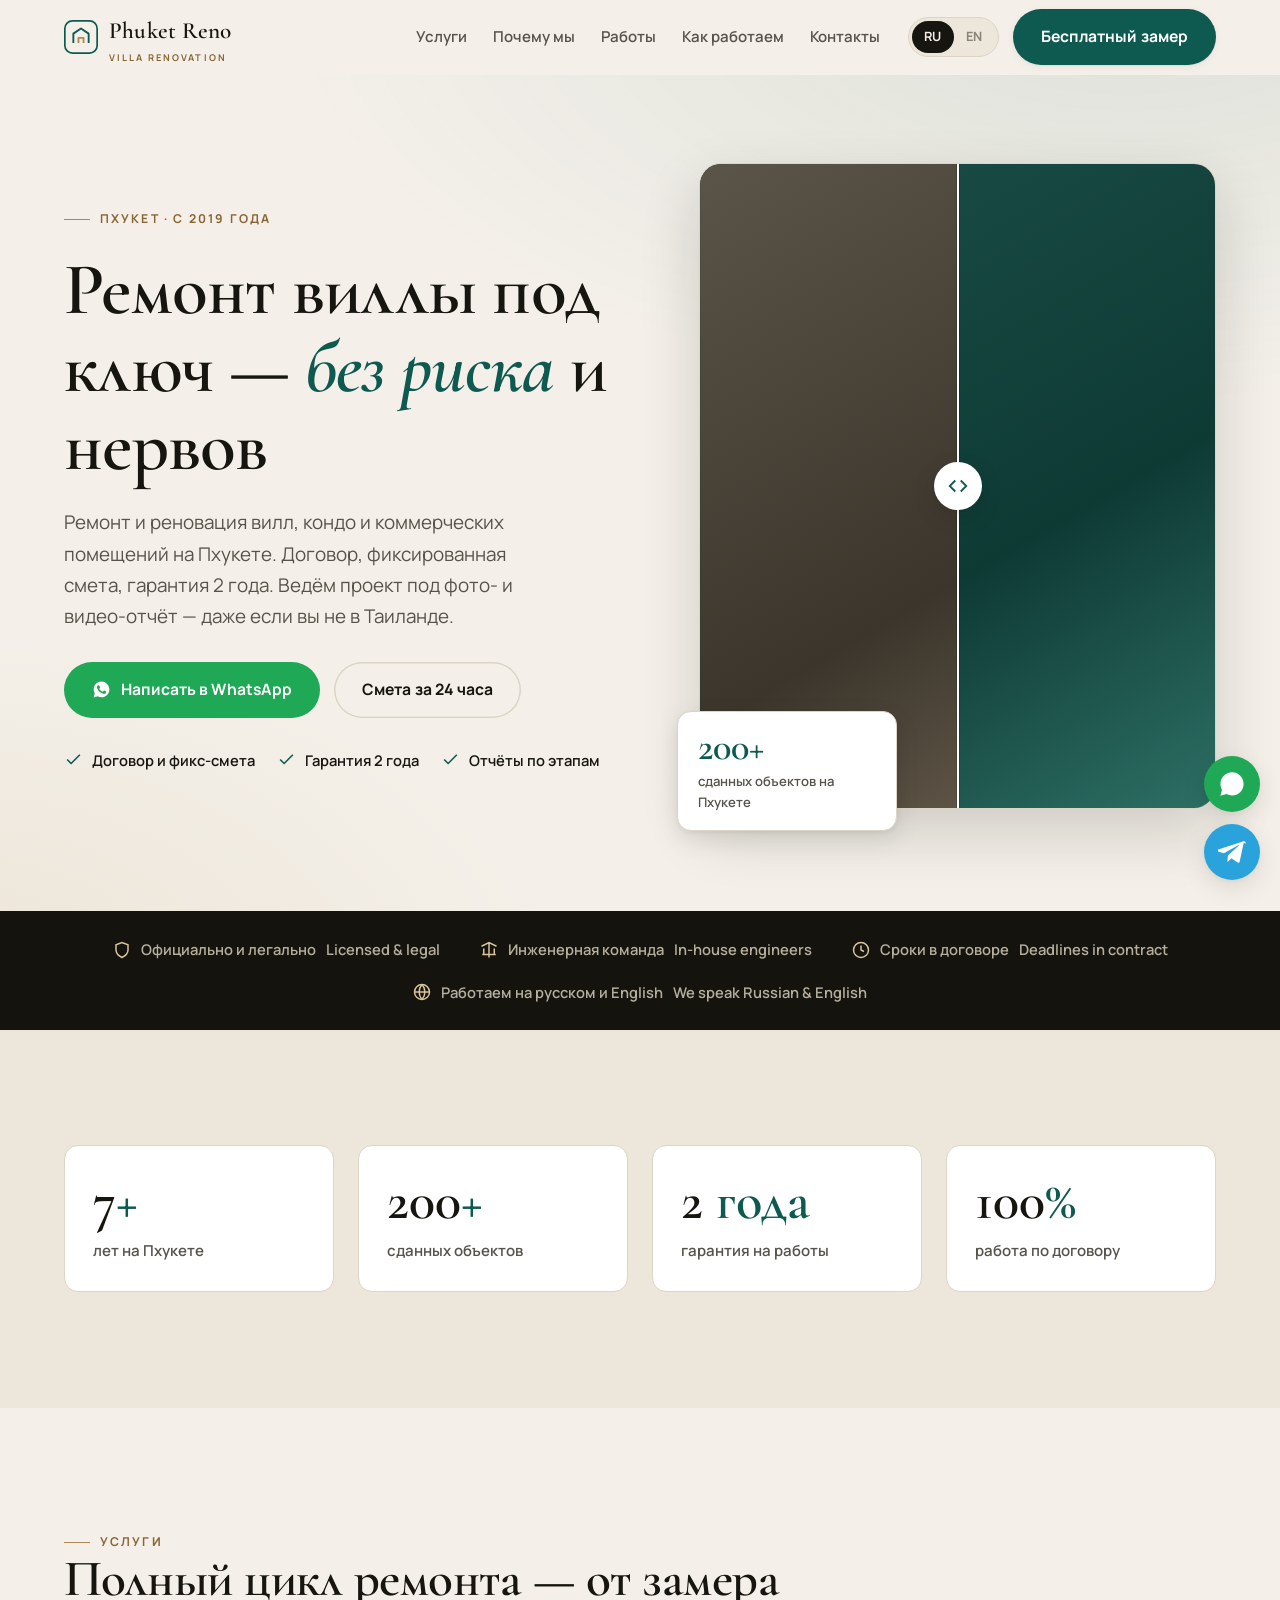
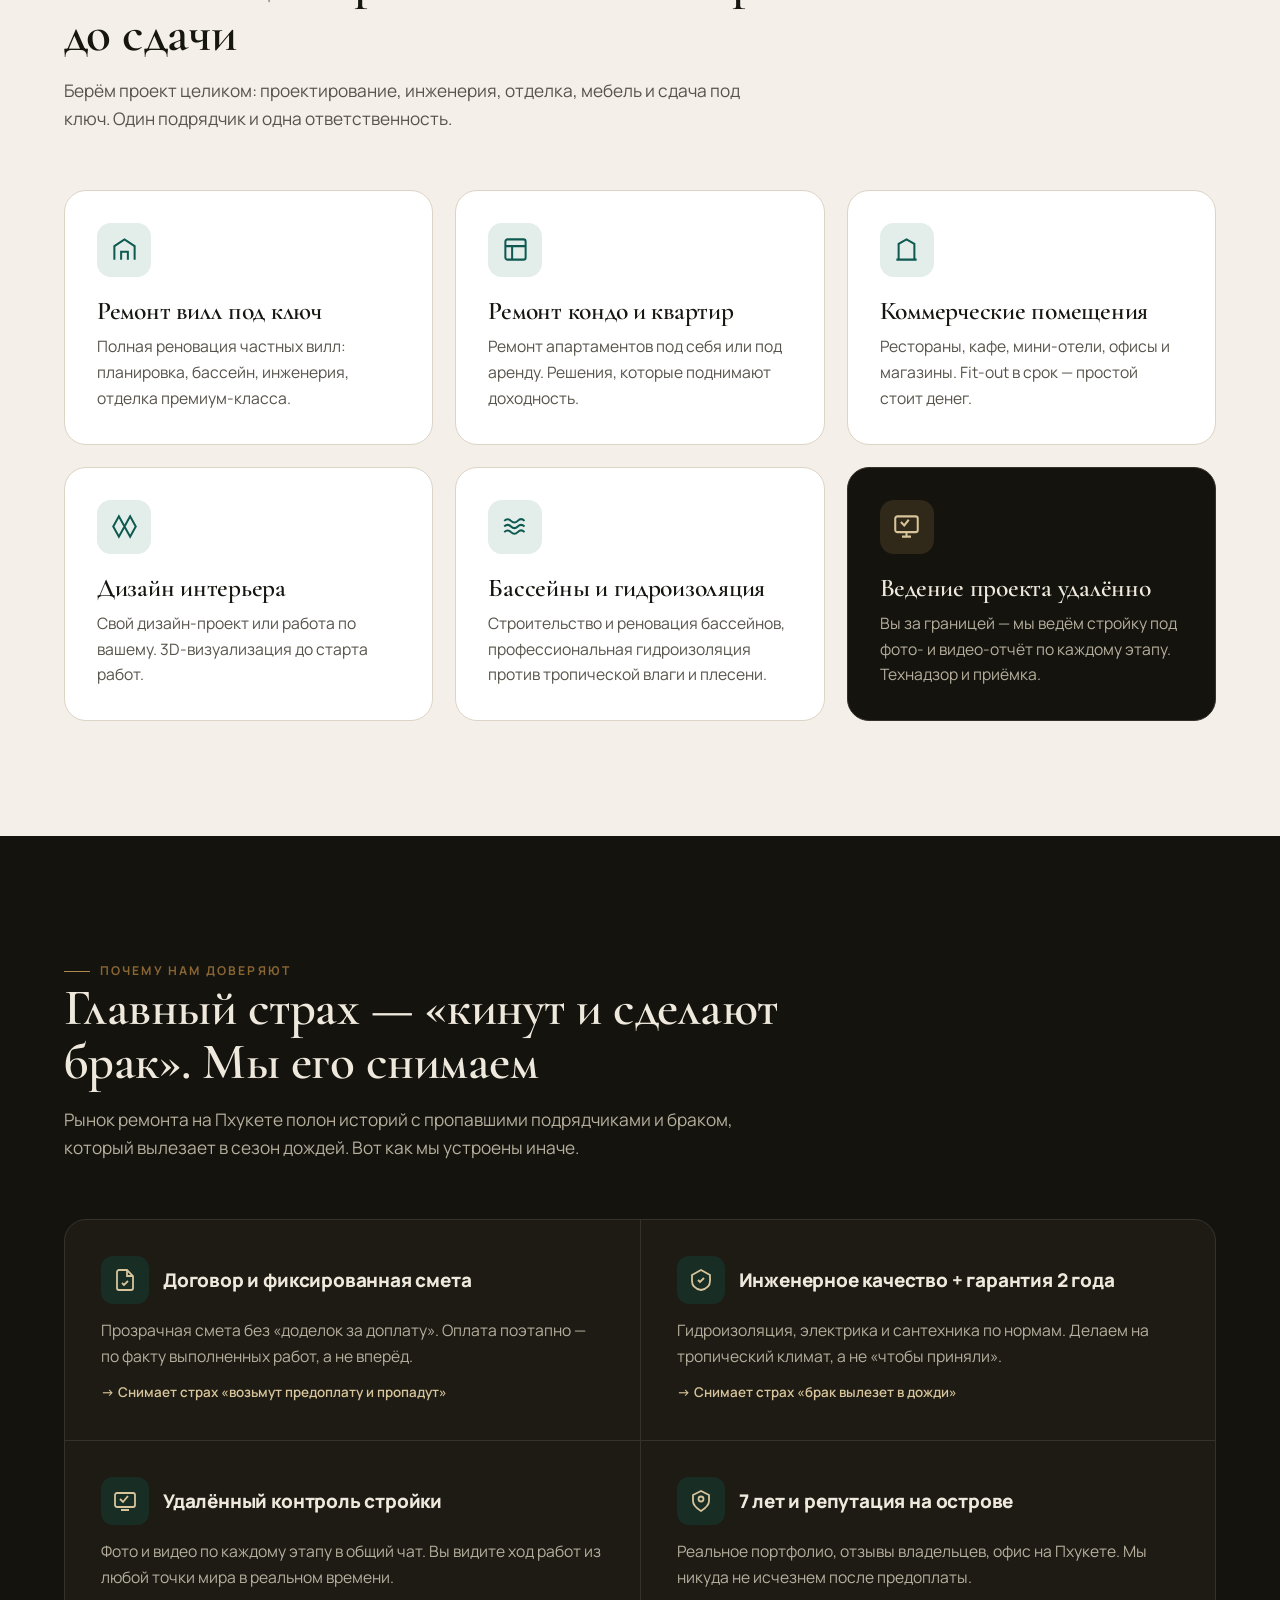
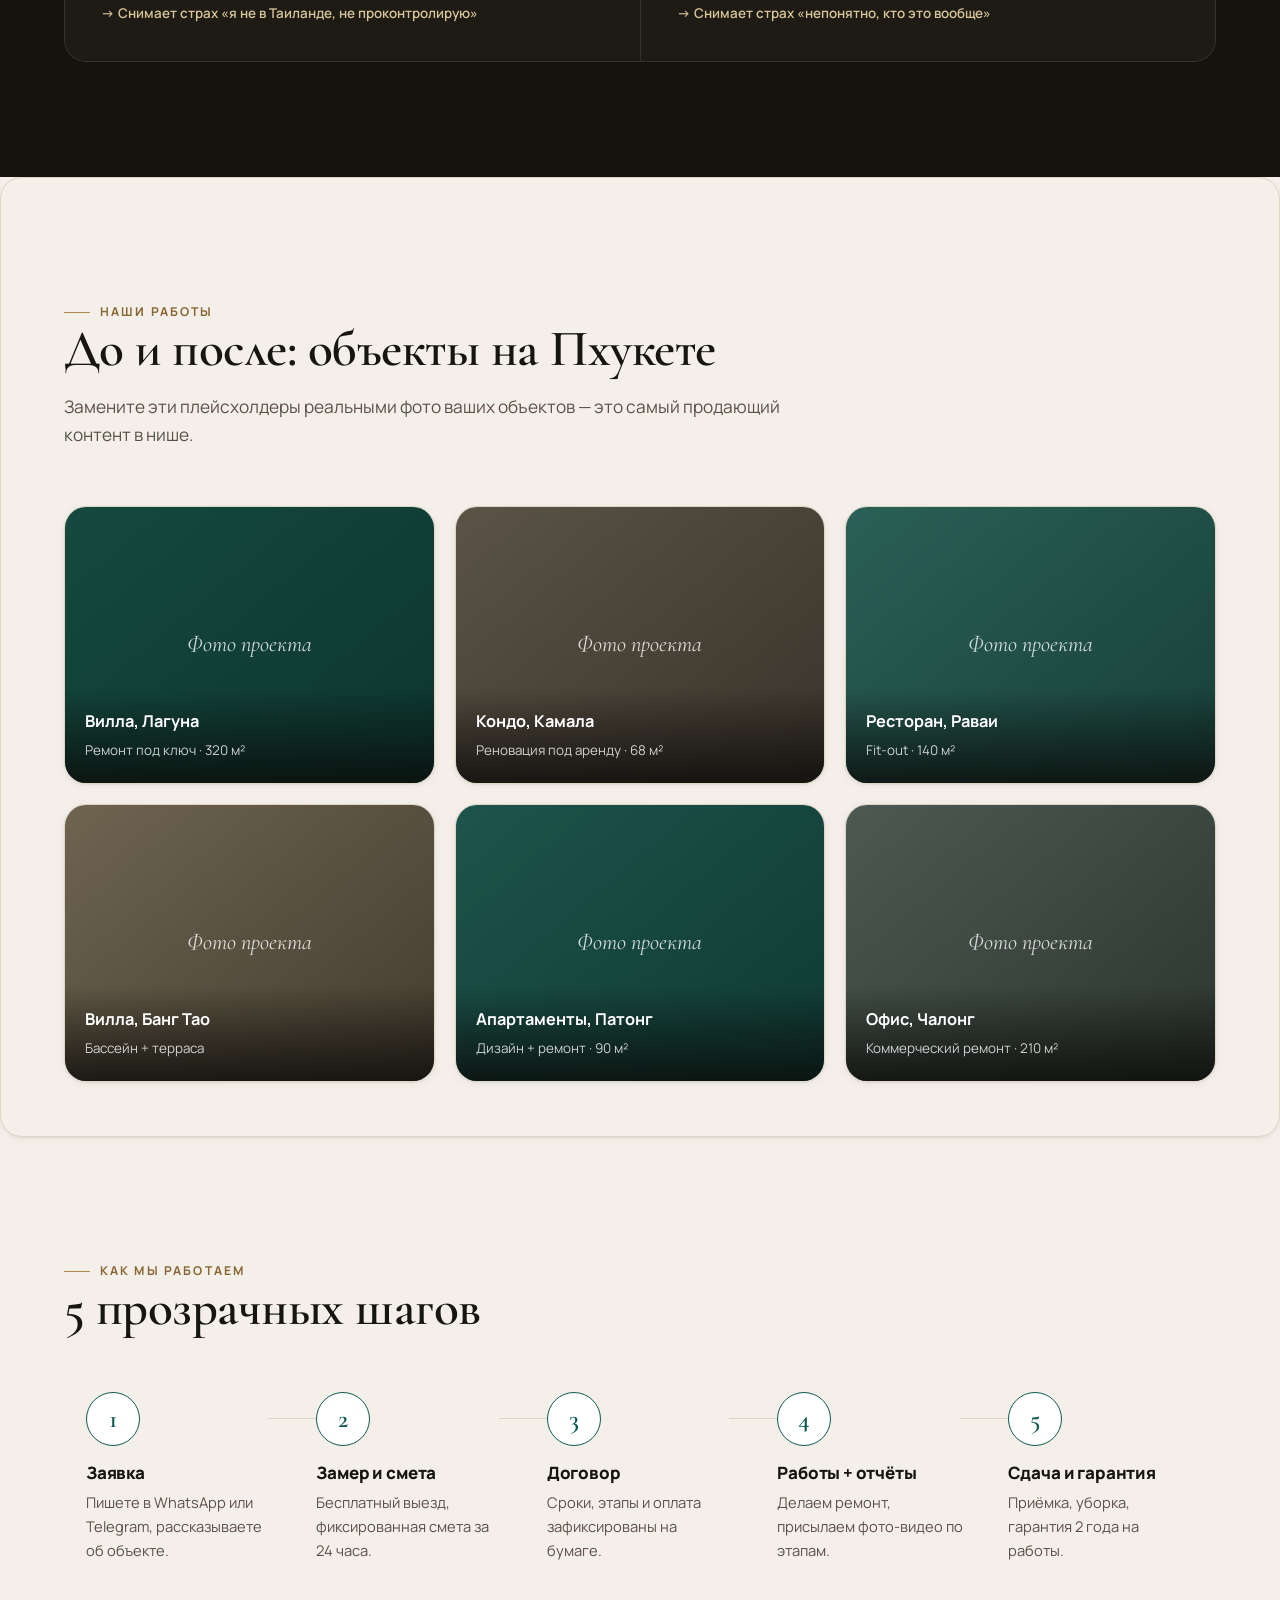
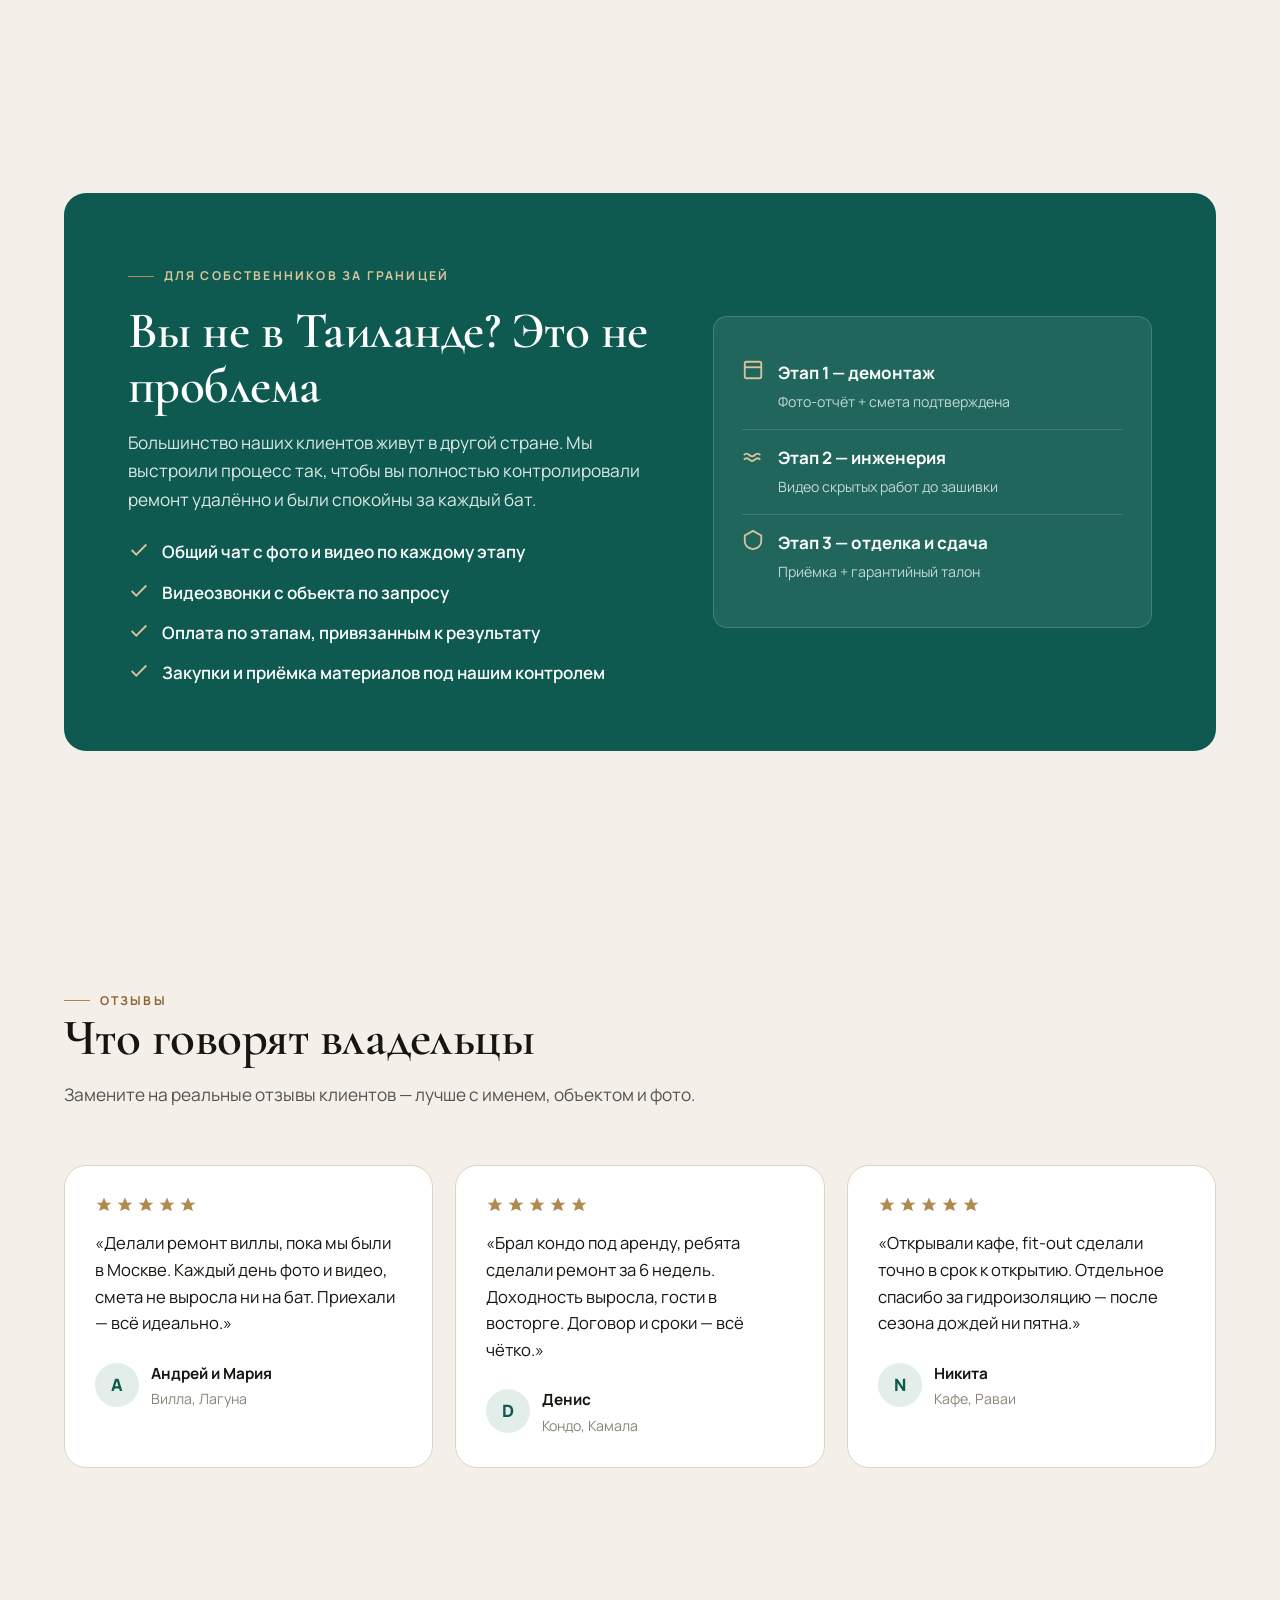
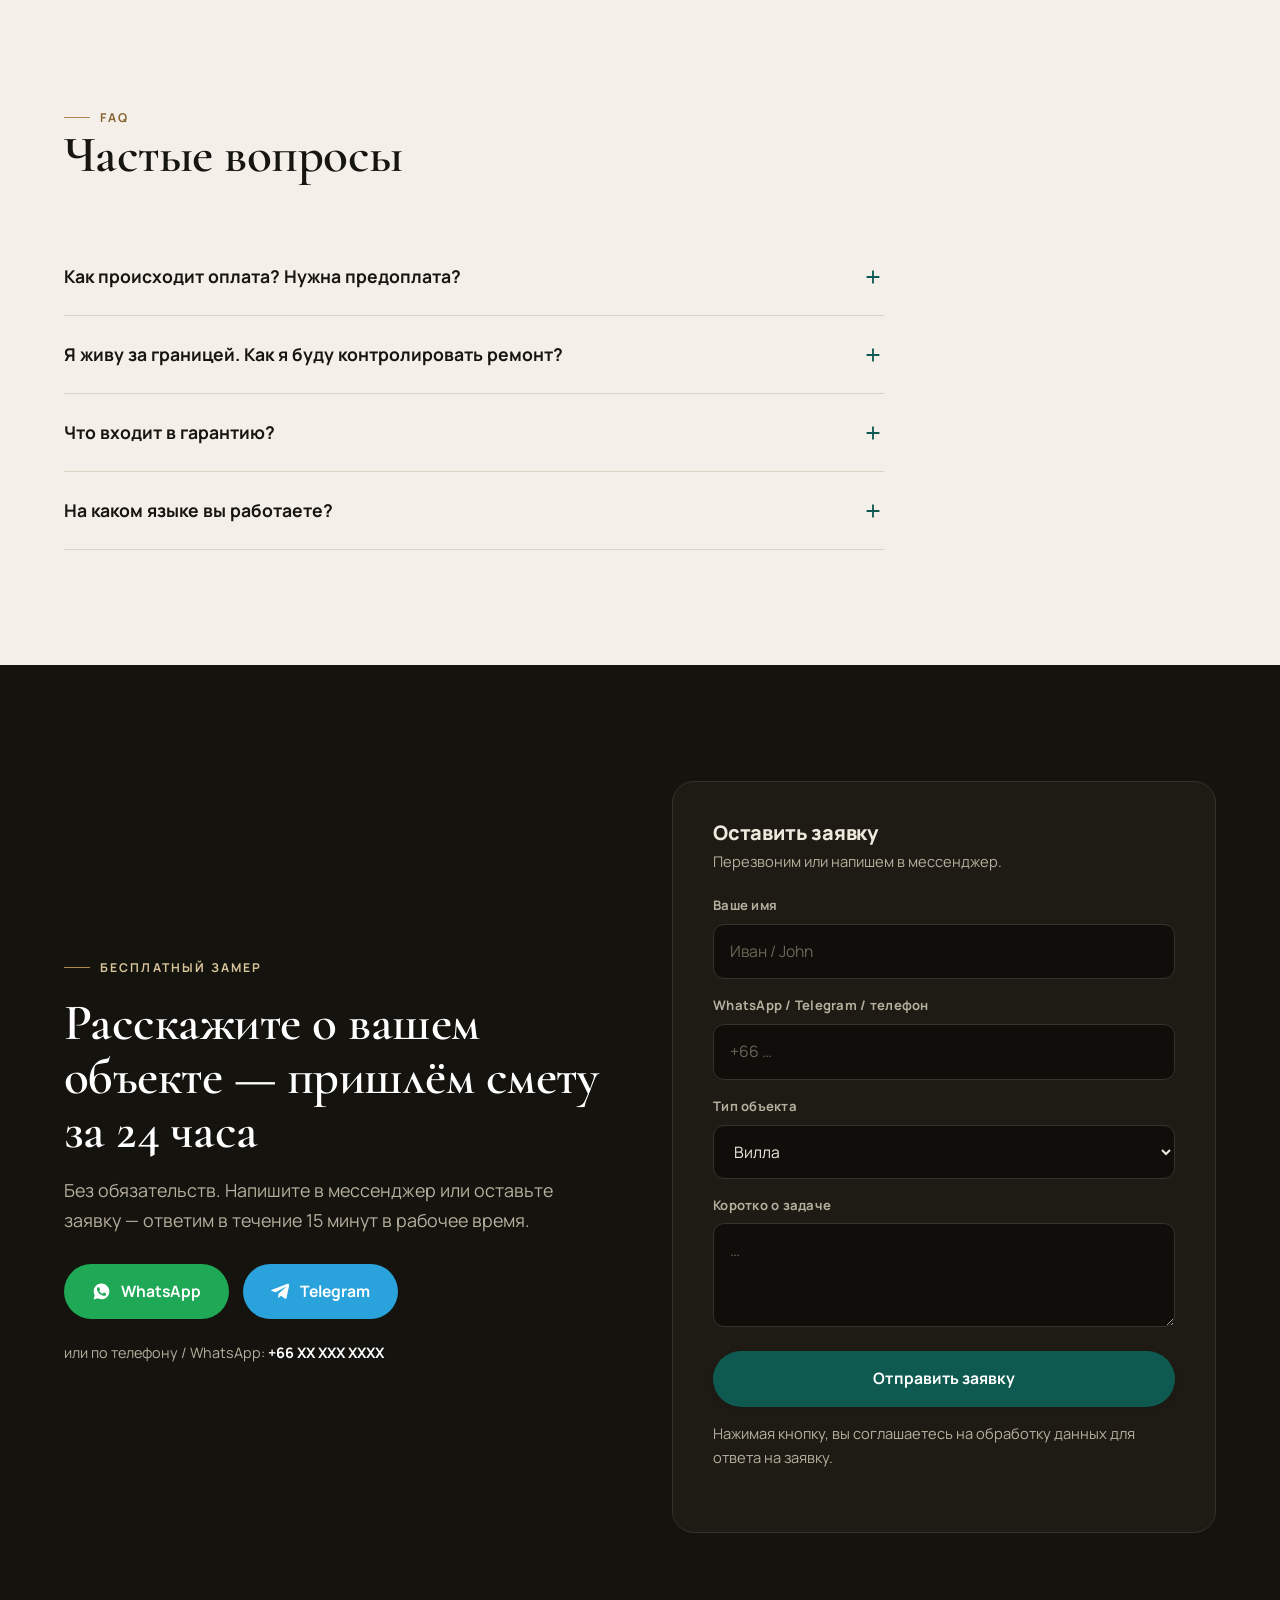
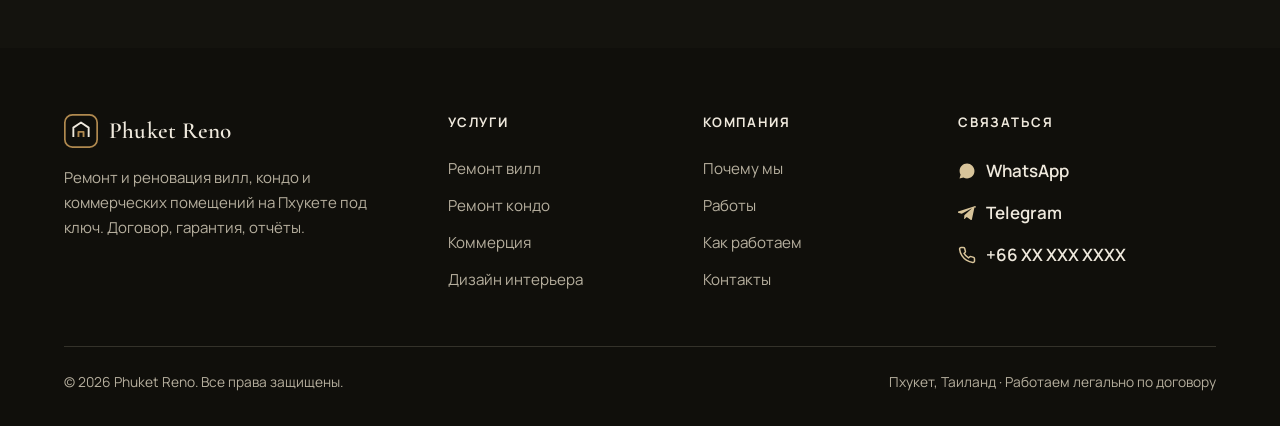
==== index.html @ 81720504 "Phuket Reno — bilingual renovation services landing (RU/EN) Co-Authored-By: Claude Opus 4.8 <noreply" ====
<!DOCTYPE html>
<html lang="ru">
<head>
<meta charset="UTF-8">
<meta name="viewport" content="width=device-width, initial-scale=1">
<title>Phuket Reno — Ремонт вилл и кондо на Пхукете под ключ | Договор, гарантия</title>
<meta name="description" content="Ремонт и реновация вилл, квартир и коммерческих помещений на Пхукете под ключ. Договор, фиксированная смета, гарантия 2 года. 7 лет на острове. Ведём проект под фото-видео-отчёт, даже если вы за границей.">
<meta property="og:title" content="Phuket Reno — ремонт вилл и кондо на Пхукете под ключ">
<meta property="og:description" content="Договор, фиксированная смета, гарантия 2 года. Инженерная команда, 7 лет на Пхукете.">
<meta property="og:type" content="website">
<link rel="preconnect" href="https://fonts.googleapis.com">
<link rel="preconnect" href="https://fonts.gstatic.com" crossorigin>
<link rel="stylesheet" href="styles.css">
<!--
  ============================================================
  TODO перед публикацией — заменить плейсхолдеры на реальное:
  1. Бренд: «Phuket Reno» → реальное название компании + логотип.
  2. Контакты: WhatsApp wa.me/66XXXXXXXXX, Telegram t.me/your_account,
     телефон +66 XX XXX XXXX, email — везде по тексту (ищите PLACEHOLDER).
  3. Фото проектов «до/после» — заменить CSS-плейсхолдеры на реальные снимки
     (блоки .work .ph и hero .ba). Рекомендуется WebP, lazy-loading.
  4. Отзывы — поставить реальные (имена/тексты сейчас условные).
  5. Цифры в .stats (лет, объектов, кв.м) — выставить фактические.
  6. Подключить аналитику: Meta Pixel + Google Tag (перед </head>).
  7. Форму подключить к боту/CRM/Formspree (сейчас демо-обработчик).
  ============================================================
-->
</head>
<body>

<!-- ========== HEADER ========== -->
<header class="header" id="header">
  <div class="wrap nav">
    <a href="#top" class="brand" aria-label="Phuket Reno — на главную">
      <svg class="brand-mark" viewBox="0 0 40 40" fill="none" aria-hidden="true">
        <rect x="1" y="1" width="38" height="38" rx="9" stroke="#0E5A50" stroke-width="2"/>
        <path d="M11 27V16l9-6 9 6v11" stroke="#0E5A50" stroke-width="2.2" stroke-linejoin="round"/>
        <path d="M17 27v-6h6v6" stroke="#B0894F" stroke-width="2.2" stroke-linejoin="round"/>
      </svg>
      <span>Phuket&nbsp;Reno<small>villa renovation</small></span>
    </a>
    <nav class="nav-links" aria-label="Основная навигация">
      <a href="#services"><span data-ru>Услуги</span><span data-en>Services</span></a>
      <a href="#why"><span data-ru>Почему мы</span><span data-en>Why us</span></a>
      <a href="#work"><span data-ru>Работы</span><span data-en>Projects</span></a>
      <a href="#process"><span data-ru>Как работаем</span><span data-en>Process</span></a>
      <a href="#contact"><span data-ru>Контакты</span><span data-en>Contact</span></a>
    </nav>
    <div class="nav-tools">
      <div class="lang" role="group" aria-label="Язык / Language">
        <button data-lang="ru" class="active">RU</button>
        <button data-lang="en">EN</button>
      </div>
      <a href="#contact" class="btn btn--primary nav-cta">
        <span data-ru>Бесплатный замер</span><span data-en>Free estimate</span>
      </a>
      <button class="burger" id="burger" aria-label="Меню" aria-expanded="false">
        <svg viewBox="0 0 24 24" fill="none" stroke="currentColor" stroke-width="2"><path d="M3 6h18M3 12h18M3 18h18"/></svg>
      </button>
    </div>
  </div>
  <div class="mobile-menu" id="mobileMenu">
    <a href="#services"><span data-ru>Услуги</span><span data-en>Services</span></a>
    <a href="#why"><span data-ru>Почему мы</span><span data-en>Why us</span></a>
    <a href="#work"><span data-ru>Работы</span><span data-en>Projects</span></a>
    <a href="#process"><span data-ru>Как работаем</span><span data-en>Process</span></a>
    <a href="#contact"><span data-ru>Контакты</span><span data-en>Contact</span></a>
    <a href="#contact" class="btn btn--primary"><span data-ru>Бесплатный замер</span><span data-en>Free estimate</span></a>
  </div>
</header>

<main id="top">

<!-- ========== HERO ========== -->
<section class="hero">
  <div class="wrap hero-grid">
    <div class="hero-copy">
      <span class="eyebrow hero-eyebrow"><span data-ru>Пхукет · с 2019 года</span><span data-en>Phuket · since 2019</span></span>
      <h1>
        <span data-ru>Ремонт виллы под ключ — <span class="accent">без риска</span> и нервов</span>
        <span data-en>Turnkey villa renovation — <span class="accent">without the risk</span></span>
      </h1>
      <p class="hero-lead">
        <span data-ru>Ремонт и реновация вилл, кондо и коммерческих помещений на Пхукете. Договор, фиксированная смета, гарантия 2 года. Ведём проект под фото- и видео-отчёт — даже если вы не в Таиланде.</span>
        <span data-en>Renovation of villas, condos and commercial spaces on Phuket. Contract, fixed estimate, 2-year warranty. We run your project with photo & video reports — even when you're abroad.</span>
      </p>
      <div class="hero-cta">
        <a href="#contact" class="btn btn--wa">
          <svg viewBox="0 0 24 24" fill="currentColor" aria-hidden="true"><path d="M12.04 2C6.58 2 2.13 6.45 2.13 11.91c0 1.75.46 3.45 1.32 4.95L2 22l5.25-1.38a9.9 9.9 0 0 0 4.79 1.22h.01c5.46 0 9.91-4.45 9.91-9.91 0-2.65-1.03-5.14-2.9-7.01A9.82 9.82 0 0 0 12.04 2Zm5.8 14.06c-.25.69-1.45 1.32-1.99 1.36-.53.04-1.03.23-3.48-.73-2.93-1.16-4.79-4.18-4.94-4.38-.14-.2-1.18-1.57-1.18-3 0-1.42.75-2.12 1.01-2.41.25-.28.55-.35.74-.35.18 0 .37 0 .53.01.17.01.4-.06.62.48.25.59.84 2.05.91 2.2.07.14.12.31.02.51-.1.2-.15.31-.29.48-.14.17-.3.38-.43.5-.14.14-.29.29-.13.57.17.28.74 1.22 1.59 1.98 1.1.98 2.02 1.28 2.31 1.42.29.14.46.12.63-.07.17-.2.72-.84.91-1.13.18-.28.37-.23.62-.14.25.09 1.61.76 1.89.9.28.14.46.21.53.32.07.12.07.66-.18 1.35Z"/></svg>
          <span data-ru>Написать в WhatsApp</span><span data-en>Message on WhatsApp</span>
        </a>
        <a href="#contact" class="btn btn--ghost">
          <span data-ru>Смета за 24 часа</span><span data-en>Get a quote in 24h</span>
        </a>
      </div>
      <ul class="hero-trust">
        <li><svg viewBox="0 0 24 24" fill="none" stroke="currentColor" stroke-width="2"><path d="M20 6 9 17l-5-5"/></svg><span data-ru>Договор и фикс-смета</span><span data-en>Contract & fixed price</span></li>
        <li><svg viewBox="0 0 24 24" fill="none" stroke="currentColor" stroke-width="2"><path d="M20 6 9 17l-5-5"/></svg><span data-ru>Гарантия 2 года</span><span data-en>2-year warranty</span></li>
        <li><svg viewBox="0 0 24 24" fill="none" stroke="currentColor" stroke-width="2"><path d="M20 6 9 17l-5-5"/></svg><span data-ru>Отчёты по этапам</span><span data-en>Stage-by-stage reports</span></li>
      </ul>
    </div>
    <div class="hero-visual">
      <div class="ba" id="ba">
        <div class="ba-img ba-after"><span class="ba-tag"><span data-ru>После</span><span data-en>After</span></span></div>
        <div class="ba-img ba-before" id="baBefore"><span class="ba-tag"><span data-ru>До</span><span data-en>Before</span></span></div>
        <div class="ba-handle" id="baHandle"></div>
        <div class="ba-knob" id="baKnob" aria-hidden="true">
          <svg viewBox="0 0 24 24" fill="none" stroke="currentColor" stroke-width="2"><path d="m9 18-6-6 6-6M15 6l6 6-6 6"/></svg>
        </div>
        <input type="range" class="ba-range" id="baRange" min="0" max="100" value="50" aria-label="Сравнить до и после / Compare before and after">
      </div>
      <div class="hero-badge">
        <div class="n">200+</div>
        <div class="t"><span data-ru>сданных объектов на Пхукете</span><span data-en>projects completed on Phuket</span></div>
      </div>
    </div>
  </div>
</section>

<!-- ========== TRUST STRIP ========== -->
<div class="strip">
  <div class="wrap">
    <span><svg viewBox="0 0 24 24" fill="none" stroke="currentColor" stroke-width="2"><path d="M12 22s8-4 8-10V5l-8-3-8 3v7c0 6 8 10 8 10Z"/></svg><span data-ru>Официально и легально</span><span data-en>Licensed & legal</span></span>
    <span><svg viewBox="0 0 24 24" fill="none" stroke="currentColor" stroke-width="2"><path d="M12 2v20M2 7l10-5 10 5"/><path d="M5 10v8M19 10v8M3 18h18"/></svg><span data-ru>Инженерная команда</span><span data-en>In-house engineers</span></span>
    <span><svg viewBox="0 0 24 24" fill="none" stroke="currentColor" stroke-width="2"><circle cx="12" cy="12" r="10"/><path d="M12 6v6l4 2"/></svg><span data-ru>Сроки в договоре</span><span data-en>Deadlines in contract</span></span>
    <span><svg viewBox="0 0 24 24" fill="none" stroke="currentColor" stroke-width="2"><path d="M2 12h20M12 2a15 15 0 0 1 0 20M12 2a15 15 0 0 0 0 20"/><circle cx="12" cy="12" r="10"/></svg><span data-ru>Работаем на русском и English</span><span data-en>We speak Russian & English</span></span>
  </div>
</div>

<!-- ========== STATS ========== -->
<section class="stats">
  <div class="wrap">
    <div class="stats-grid">
      <div class="stat"><div class="n">7<b>+</b></div><div class="t"><span data-ru>лет на Пхукете</span><span data-en>years on Phuket</span></div></div>
      <div class="stat"><div class="n">200<b>+</b></div><div class="t"><span data-ru>сданных объектов</span><span data-en>completed projects</span></div></div>
      <div class="stat"><div class="n">2 <b data-ru>года</b><b data-en>yrs</b></div><div class="t"><span data-ru>гарантия на работы</span><span data-en>warranty on all works</span></div></div>
      <div class="stat"><div class="n">100<b>%</b></div><div class="t"><span data-ru>работа по договору</span><span data-en>contract-based</span></div></div>
    </div>
  </div>
</section>

<!-- ========== SERVICES ========== -->
<section class="services" id="services">
  <div class="wrap">
    <div class="section-head">
      <span class="eyebrow"><span data-ru>Услуги</span><span data-en>Services</span></span>
      <h2><span data-ru>Полный цикл ремонта — от замера до сдачи</span><span data-en>Full-cycle renovation — from survey to handover</span></h2>
      <p><span data-ru>Берём проект целиком: проектирование, инженерия, отделка, мебель и сдача под ключ. Один подрядчик и одна ответственность.</span><span data-en>We take the whole project: design, engineering, finishing, furniture and turnkey handover. One contractor, one responsibility.</span></p>
    </div>
    <div class="services-grid">
      <article class="card">
        <div class="card-ico"><svg viewBox="0 0 24 24" fill="none" stroke="currentColor" stroke-width="1.8"><path d="M3 21V9l9-6 9 6v12"/><path d="M9 21v-7h6v7"/></svg></div>
        <h3><span data-ru>Ремонт вилл под ключ</span><span data-en>Turnkey villa renovation</span></h3>
        <p><span data-ru>Полная реновация частных вилл: планировка, бассейн, инженерия, отделка премиум-класса.</span><span data-en>Full renovation of private villas: layout, pool, engineering, premium finishing.</span></p>
      </article>
      <article class="card">
        <div class="card-ico"><svg viewBox="0 0 24 24" fill="none" stroke="currentColor" stroke-width="1.8"><rect x="3" y="3" width="18" height="18" rx="2"/><path d="M3 9h18M9 21V9"/></svg></div>
        <h3><span data-ru>Ремонт кондо и квартир</span><span data-en>Condo & apartment renovation</span></h3>
        <p><span data-ru>Ремонт апартаментов под себя или под аренду. Решения, которые поднимают доходность.</span><span data-en>Apartments for living or rental. Solutions that raise your rental yield.</span></p>
      </article>
      <article class="card">
        <div class="card-ico"><svg viewBox="0 0 24 24" fill="none" stroke="currentColor" stroke-width="1.8"><path d="M3 21h18M5 21V7l7-4 7 4v14"/><path d="M9 9h.01M9 13h.01M15 9h.01M15 13h.01"/></svg></div>
        <h3><span data-ru>Коммерческие помещения</span><span data-en>Commercial fit-out</span></h3>
        <p><span data-ru>Рестораны, кафе, мини-отели, офисы и магазины. Fit-out в срок — простой стоит денег.</span><span data-en>Restaurants, cafés, boutique hotels, offices and shops. On-time fit-out — downtime costs money.</span></p>
      </article>
      <article class="card">
        <div class="card-ico"><svg viewBox="0 0 24 24" fill="none" stroke="currentColor" stroke-width="1.8"><path d="m2 12 5-9 5 9-5 9-5-9ZM12 12l5-9 5 9-5 9-5-9Z"/></svg></div>
        <h3><span data-ru>Дизайн интерьера</span><span data-en>Interior design</span></h3>
        <p><span data-ru>Свой дизайн-проект или работа по вашему. 3D-визуализация до старта работ.</span><span data-en>Our design project or work to yours. 3D visualisation before we start.</span></p>
      </article>
      <article class="card">
        <div class="card-ico"><svg viewBox="0 0 24 24" fill="none" stroke="currentColor" stroke-width="1.8"><path d="M2 12c2-2 4-2 6 0s4 2 6 0 4-2 6 0M2 17c2-2 4-2 6 0s4 2 6 0 4-2 6 0M2 7c2-2 4-2 6 0s4 2 6 0 4-2 6 0"/></svg></div>
        <h3><span data-ru>Бассейны и гидроизоляция</span><span data-en>Pools & waterproofing</span></h3>
        <p><span data-ru>Строительство и реновация бассейнов, профессиональная гидроизоляция против тропической влаги и плесени.</span><span data-en>Pool construction & renovation, professional waterproofing against tropical damp and mould.</span></p>
      </article>
      <article class="card is-feature">
        <div class="card-ico"><svg viewBox="0 0 24 24" fill="none" stroke="currentColor" stroke-width="1.8"><rect x="2" y="3" width="20" height="14" rx="2"/><path d="M8 21h8M12 17v4M7 8l3 3 4-5"/></svg></div>
        <h3><span data-ru>Ведение проекта удалённо</span><span data-en>Remote project management</span></h3>
        <p><span data-ru>Вы за границей — мы ведём стройку под фото- и видео-отчёт по каждому этапу. Технадзор и приёмка.</span><span data-en>You're abroad — we run the build with photo & video reports at every stage. Supervision and acceptance included.</span></p>
      </article>
    </div>
  </div>
</section>

<!-- ========== WHY US / PILLARS ========== -->
<section class="why" id="why">
  <div class="wrap">
    <div class="section-head">
      <span class="eyebrow"><span data-ru>Почему нам доверяют</span><span data-en>Why owners trust us</span></span>
      <h2><span data-ru>Главный страх — «кинут и сделают брак». Мы его снимаем</span><span data-en>The big fear is "they'll vanish or botch it". We remove it</span></h2>
      <p><span data-ru>Рынок ремонта на Пхукете полон историй с пропавшими подрядчиками и браком, который вылезает в сезон дождей. Вот как мы устроены иначе.</span><span data-en>Phuket's renovation market is full of vanished contractors and defects that surface in the rainy season. Here's how we're built differently.</span></p>
    </div>
    <div class="pillars">
      <div class="pillar">
        <div class="pillar-top">
          <div class="pillar-ico"><svg viewBox="0 0 24 24" fill="none" stroke="currentColor" stroke-width="1.8"><path d="M14 2H6a2 2 0 0 0-2 2v16a2 2 0 0 0 2 2h12a2 2 0 0 0 2-2V8z"/><path d="M14 2v6h6M9 15l2 2 4-4"/></svg></div>
          <h3><span data-ru>Договор и фиксированная смета</span><span data-en>Contract & fixed estimate</span></h3>
        </div>
        <p><span data-ru>Прозрачная смета без «доделок за доплату». Оплата поэтапно — по факту выполненных работ, а не вперёд.</span><span data-en>Transparent estimate with no surprise extras. Staged payment against completed work — never fully upfront.</span></p>
        <span class="kill"><span data-ru>→ Снимает страх «возьмут предоплату и пропадут»</span><span data-en>→ Kills the "take the deposit and disappear" fear</span></span>
      </div>
      <div class="pillar">
        <div class="pillar-top">
          <div class="pillar-ico"><svg viewBox="0 0 24 24" fill="none" stroke="currentColor" stroke-width="1.8"><path d="M12 2 3 7v6c0 5 4 8 9 9 5-1 9-4 9-9V7z"/><path d="m9 12 2 2 4-4"/></svg></div>
          <h3><span data-ru>Инженерное качество + гарантия 2 года</span><span data-en>Engineering quality + 2-year warranty</span></h3>
        </div>
        <p><span data-ru>Гидроизоляция, электрика и сантехника по нормам. Делаем на тропический климат, а не «чтобы приняли».</span><span data-en>Waterproofing, electrics and plumbing done to code. Built for the tropical climate, not just to pass acceptance.</span></p>
        <span class="kill"><span data-ru>→ Снимает страх «брак вылезет в дожди»</span><span data-en>→ Kills the "it'll fail in the rains" fear</span></span>
      </div>
      <div class="pillar">
        <div class="pillar-top">
          <div class="pillar-ico"><svg viewBox="0 0 24 24" fill="none" stroke="currentColor" stroke-width="1.8"><rect x="2" y="4" width="20" height="14" rx="2"/><path d="m7 10 3 3 5-6M8 21h8"/></svg></div>
          <h3><span data-ru>Удалённый контроль стройки</span><span data-en>Remote control of the build</span></h3>
        </div>
        <p><span data-ru>Фото и видео по каждому этапу в общий чат. Вы видите ход работ из любой точки мира в реальном времени.</span><span data-en>Photo and video at every stage to a shared chat. You watch progress in real time from anywhere in the world.</span></p>
        <span class="kill"><span data-ru>→ Снимает страх «я не в Таиланде, не проконтролирую»</span><span data-en>→ Kills the "I'm not in Thailand to check" fear</span></span>
      </div>
      <div class="pillar">
        <div class="pillar-top">
          <div class="pillar-ico"><svg viewBox="0 0 24 24" fill="none" stroke="currentColor" stroke-width="1.8"><path d="M12 2 4 6v6c0 5 8 10 8 10s8-5 8-10V6z"/><circle cx="12" cy="10" r="2.5"/></svg></div>
          <h3><span data-ru>7 лет и репутация на острове</span><span data-en>7 years and a local reputation</span></h3>
        </div>
        <p><span data-ru>Реальное портфолио, отзывы владельцев, офис на Пхукете. Мы никуда не исчезнем после предоплаты.</span><span data-en>Real portfolio, owner reviews, an office on Phuket. We're not going anywhere after the deposit.</span></p>
        <span class="kill"><span data-ru>→ Снимает страх «непонятно, кто это вообще»</span><span data-en>→ Kills the "who even are these people" fear</span></span>
      </div>
    </div>
  </div>
</section>

<!-- ========== PORTFOLIO ========== -->
<section class="work" id="work">
  <div class="wrap">
    <div class="section-head">
      <span class="eyebrow"><span data-ru>Наши работы</span><span data-en>Our work</span></span>
      <h2><span data-ru>До и после: объекты на Пхукете</span><span data-en>Before & after: projects on Phuket</span></h2>
      <p><span data-ru>Замените эти плейсхолдеры реальными фото ваших объектов — это самый продающий контент в нише.</span><span data-en>Replace these placeholders with real photos of your projects — the highest-converting content in this niche.</span></p>
    </div>
    <div class="work-grid">
      <figure class="work work-1"><div class="ph"><span data-ru>Фото проекта</span><span data-en>Project photo</span></div><figcaption class="work-meta"><b><span data-ru>Вилла, Лагуна</span><span data-en>Villa, Laguna</span></b><small><span data-ru>Ремонт под ключ · 320 м²</span><span data-en>Turnkey renovation · 320 m²</span></small></figcaption></figure>
      <figure class="work work-2"><div class="ph"><span data-ru>Фото проекта</span><span data-en>Project photo</span></div><figcaption class="work-meta"><b><span data-ru>Кондо, Камала</span><span data-en>Condo, Kamala</span></b><small><span data-ru>Реновация под аренду · 68 м²</span><span data-en>Rental upgrade · 68 m²</span></small></figcaption></figure>
      <figure class="work work-3"><div class="ph"><span data-ru>Фото проекта</span><span data-en>Project photo</span></div><figcaption class="work-meta"><b><span data-ru>Ресторан, Раваи</span><span data-en>Restaurant, Rawai</span></b><small><span data-ru>Fit-out · 140 м²</span><span data-en>Fit-out · 140 m²</span></small></figcaption></figure>
      <figure class="work work-4"><div class="ph"><span data-ru>Фото проекта</span><span data-en>Project photo</span></div><figcaption class="work-meta"><b><span data-ru>Вилла, Банг Тао</span><span data-en>Villa, Bang Tao</span></b><small><span data-ru>Бассейн + терраса</span><span data-en>Pool + terrace</span></small></figcaption></figure>
      <figure class="work work-5"><div class="ph"><span data-ru>Фото проекта</span><span data-en>Project photo</span></div><figcaption class="work-meta"><b><span data-ru>Апартаменты, Патонг</span><span data-en>Apartment, Patong</span></b><small><span data-ru>Дизайн + ремонт · 90 м²</span><span data-en>Design + renovation · 90 m²</span></small></figcaption></figure>
      <figure class="work work-6"><div class="ph"><span data-ru>Фото проекта</span><span data-en>Project photo</span></div><figcaption class="work-meta"><b><span data-ru>Офис, Чалонг</span><span data-en>Office, Chalong</span></b><small><span data-ru>Коммерческий ремонт · 210 м²</span><span data-en>Commercial fit-out · 210 m²</span></small></figcaption></figure>
    </div>
  </div>
</section>

<!-- ========== PROCESS ========== -->
<section class="process" id="process">
  <div class="wrap">
    <div class="section-head">
      <span class="eyebrow"><span data-ru>Как мы работаем</span><span data-en>How we work</span></span>
      <h2><span data-ru>5 прозрачных шагов</span><span data-en>5 transparent steps</span></h2>
    </div>
    <div class="steps">
      <div class="step"><div class="step-n">1</div><h3><span data-ru>Заявка</span><span data-en>Enquiry</span></h3><p><span data-ru>Пишете в WhatsApp или Telegram, рассказываете об объекте.</span><span data-en>Message us on WhatsApp or Telegram, tell us about the property.</span></p></div>
      <div class="step"><div class="step-n">2</div><h3><span data-ru>Замер и смета</span><span data-en>Survey & quote</span></h3><p><span data-ru>Бесплатный выезд, фиксированная смета за 24 часа.</span><span data-en>Free visit, fixed estimate within 24 hours.</span></p></div>
      <div class="step"><div class="step-n">3</div><h3><span data-ru>Договор</span><span data-en>Contract</span></h3><p><span data-ru>Сроки, этапы и оплата зафиксированы на бумаге.</span><span data-en>Timeline, stages and payment fixed on paper.</span></p></div>
      <div class="step"><div class="step-n">4</div><h3><span data-ru>Работы + отчёты</span><span data-en>Build + reports</span></h3><p><span data-ru>Делаем ремонт, присылаем фото-видео по этапам.</span><span data-en>We build and send photo-video reports per stage.</span></p></div>
      <div class="step"><div class="step-n">5</div><h3><span data-ru>Сдача и гарантия</span><span data-en>Handover & warranty</span></h3><p><span data-ru>Приёмка, уборка, гарантия 2 года на работы.</span><span data-en>Acceptance, cleaning, 2-year warranty on works.</span></p></div>
    </div>
  </div>
</section>

<!-- ========== REMOTE OWNERS ========== -->
<section class="wrap">
  <div class="remote">
    <div class="remote-in">
      <div>
        <span class="eyebrow" style="color:var(--brass-soft)"><span data-ru>Для собственников за границей</span><span data-en>For overseas owners</span></span>
        <h2 style="margin-top:18px"><span data-ru>Вы не в Таиланде? Это не проблема</span><span data-en>Not in Thailand? Not a problem</span></h2>
        <p><span data-ru>Большинство наших клиентов живут в другой стране. Мы выстроили процесс так, чтобы вы полностью контролировали ремонт удалённо и были спокойны за каждый бат.</span><span data-en>Most of our clients live abroad. We built the process so you fully control the renovation remotely and feel safe about every baht.</span></p>
        <ul>
          <li><svg viewBox="0 0 24 24" fill="none" stroke="currentColor" stroke-width="2"><path d="M20 6 9 17l-5-5"/></svg><span data-ru>Общий чат с фото и видео по каждому этапу</span><span data-en>Shared chat with photos and video at every stage</span></li>
          <li><svg viewBox="0 0 24 24" fill="none" stroke="currentColor" stroke-width="2"><path d="M20 6 9 17l-5-5"/></svg><span data-ru>Видеозвонки с объекта по запросу</span><span data-en>On-site video calls on request</span></li>
          <li><svg viewBox="0 0 24 24" fill="none" stroke="currentColor" stroke-width="2"><path d="M20 6 9 17l-5-5"/></svg><span data-ru>Оплата по этапам, привязанным к результату</span><span data-en>Payment by stages tied to results</span></li>
          <li><svg viewBox="0 0 24 24" fill="none" stroke="currentColor" stroke-width="2"><path d="M20 6 9 17l-5-5"/></svg><span data-ru>Закупки и приёмка материалов под нашим контролем</span><span data-en>Material purchase and acceptance under our control</span></li>
        </ul>
      </div>
      <div class="remote-card">
        <div class="rrow"><svg viewBox="0 0 24 24" fill="none" stroke="var(--brass-soft)" stroke-width="2" width="22" height="22"><rect x="3" y="3" width="18" height="18" rx="2"/><path d="M3 9h18"/></svg><div><b><span data-ru>Этап 1 — демонтаж</span><span data-en>Stage 1 — demolition</span></b><small><span data-ru>Фото-отчёт + смета подтверждена</span><span data-en>Photo report + estimate confirmed</span></small></div></div>
        <div class="rrow"><svg viewBox="0 0 24 24" fill="none" stroke="var(--brass-soft)" stroke-width="2" width="22" height="22"><path d="M2 12c2-2 4-2 6 0s4 2 6 0 4-2 6 0"/><path d="M2 17c2-2 4-2 6 0s4 2 6 0 4-2 6 0"/></svg><div><b><span data-ru>Этап 2 — инженерия</span><span data-en>Stage 2 — engineering</span></b><small><span data-ru>Видео скрытых работ до зашивки</span><span data-en>Video of hidden works before closing</span></small></div></div>
        <div class="rrow"><svg viewBox="0 0 24 24" fill="none" stroke="var(--brass-soft)" stroke-width="2" width="22" height="22"><path d="M12 2 3 7v6c0 5 4 8 9 9 5-1 9-4 9-9V7z"/></svg><div><b><span data-ru>Этап 3 — отделка и сдача</span><span data-en>Stage 3 — finishing & handover</span></b><small><span data-ru>Приёмка + гарантийный талон</span><span data-en>Acceptance + warranty certificate</span></small></div></div>
      </div>
    </div>
  </div>
</section>

<!-- ========== REVIEWS ========== -->
<section class="reviews">
  <div class="wrap">
    <div class="section-head">
      <span class="eyebrow"><span data-ru>Отзывы</span><span data-en>Reviews</span></span>
      <h2><span data-ru>Что говорят владельцы</span><span data-en>What owners say</span></h2>
      <p><span data-ru>Замените на реальные отзывы клиентов — лучше с именем, объектом и фото.</span><span data-en>Replace with real client reviews — ideally with a name, project and photo.</span></p>
    </div>
    <div class="reviews-grid">
      <article class="review">
        <div class="stars" aria-label="5 / 5"><svg viewBox="0 0 24 24" fill="currentColor"><path d="m12 2 3 7h7l-5.5 4 2 7L12 17l-6.5 3 2-7L2 9h7z"/></svg><svg viewBox="0 0 24 24" fill="currentColor"><path d="m12 2 3 7h7l-5.5 4 2 7L12 17l-6.5 3 2-7L2 9h7z"/></svg><svg viewBox="0 0 24 24" fill="currentColor"><path d="m12 2 3 7h7l-5.5 4 2 7L12 17l-6.5 3 2-7L2 9h7z"/></svg><svg viewBox="0 0 24 24" fill="currentColor"><path d="m12 2 3 7h7l-5.5 4 2 7L12 17l-6.5 3 2-7L2 9h7z"/></svg><svg viewBox="0 0 24 24" fill="currentColor"><path d="m12 2 3 7h7l-5.5 4 2 7L12 17l-6.5 3 2-7L2 9h7z"/></svg></div>
        <p><span data-ru>«Делали ремонт виллы, пока мы были в Москве. Каждый день фото и видео, смета не выросла ни на бат. Приехали — всё идеально.»</span><span data-en>"They renovated our villa while we were in Moscow. Daily photos and video, the estimate didn't grow by a single baht. We arrived — everything perfect."</span></p>
        <div class="who"><div class="av">А</div><div><b><span data-ru>Андрей и Мария</span><span data-en>Andrey & Maria</span></b><small><span data-ru>Вилла, Лагуна</span><span data-en>Villa, Laguna</span></small></div></div>
      </article>
      <article class="review">
        <div class="stars" aria-label="5 / 5"><svg viewBox="0 0 24 24" fill="currentColor"><path d="m12 2 3 7h7l-5.5 4 2 7L12 17l-6.5 3 2-7L2 9h7z"/></svg><svg viewBox="0 0 24 24" fill="currentColor"><path d="m12 2 3 7h7l-5.5 4 2 7L12 17l-6.5 3 2-7L2 9h7z"/></svg><svg viewBox="0 0 24 24" fill="currentColor"><path d="m12 2 3 7h7l-5.5 4 2 7L12 17l-6.5 3 2-7L2 9h7z"/></svg><svg viewBox="0 0 24 24" fill="currentColor"><path d="m12 2 3 7h7l-5.5 4 2 7L12 17l-6.5 3 2-7L2 9h7z"/></svg><svg viewBox="0 0 24 24" fill="currentColor"><path d="m12 2 3 7h7l-5.5 4 2 7L12 17l-6.5 3 2-7L2 9h7z"/></svg></div>
        <p><span data-ru>«Брал кондо под аренду, ребята сделали ремонт за 6 недель. Доходность выросла, гости в восторге. Договор и сроки — всё чётко.»</span><span data-en>"Bought a condo for rental, the team renovated it in 6 weeks. Yield went up, guests love it. Contract and deadlines — all clear."</span></p>
        <div class="who"><div class="av">D</div><div><b><span data-ru>Денис</span><span data-en>Denis</span></b><small><span data-ru>Кондо, Камала</span><span data-en>Condo, Kamala</span></small></div></div>
      </article>
      <article class="review">
        <div class="stars" aria-label="5 / 5"><svg viewBox="0 0 24 24" fill="currentColor"><path d="m12 2 3 7h7l-5.5 4 2 7L12 17l-6.5 3 2-7L2 9h7z"/></svg><svg viewBox="0 0 24 24" fill="currentColor"><path d="m12 2 3 7h7l-5.5 4 2 7L12 17l-6.5 3 2-7L2 9h7z"/></svg><svg viewBox="0 0 24 24" fill="currentColor"><path d="m12 2 3 7h7l-5.5 4 2 7L12 17l-6.5 3 2-7L2 9h7z"/></svg><svg viewBox="0 0 24 24" fill="currentColor"><path d="m12 2 3 7h7l-5.5 4 2 7L12 17l-6.5 3 2-7L2 9h7z"/></svg><svg viewBox="0 0 24 24" fill="currentColor"><path d="m12 2 3 7h7l-5.5 4 2 7L12 17l-6.5 3 2-7L2 9h7z"/></svg></div>
        <p><span data-ru>«Открывали кафе, fit-out сделали точно в срок к открытию. Отдельное спасибо за гидроизоляцию — после сезона дождей ни пятна.»</span><span data-en>"We opened a café, the fit-out was done exactly on time for the launch. Special thanks for the waterproofing — not a stain after the rainy season."</span></p>
        <div class="who"><div class="av">N</div><div><b><span data-ru>Никита</span><span data-en>Nikita</span></b><small><span data-ru>Кафе, Раваи</span><span data-en>Café, Rawai</span></small></div></div>
      </article>
    </div>
  </div>
</section>

<!-- ========== FAQ ========== -->
<section class="faq">
  <div class="wrap">
    <div class="section-head">
      <span class="eyebrow">FAQ</span>
      <h2><span data-ru>Частые вопросы</span><span data-en>Common questions</span></h2>
    </div>
    <div class="faq-list" id="faq">
      <div class="faq-item">
        <button class="faq-q"><span><span data-ru>Как происходит оплата? Нужна предоплата?</span><span data-en>How does payment work? Is a deposit required?</span></span><svg viewBox="0 0 24 24" fill="none" stroke="currentColor" stroke-width="2"><path d="M12 5v14M5 12h14"/></svg></button>
        <div class="faq-a"><p><span data-ru>Оплата делится на этапы, привязанные к выполненным работам. Вы не платите всю сумму вперёд — каждый платёж идёт за уже сделанный и подтверждённый этап.</span><span data-en>Payment is split into stages tied to completed work. You don't pay the full amount upfront — each payment covers an already finished and confirmed stage.</span></p></div>
      </div>
      <div class="faq-item">
        <button class="faq-q"><span><span data-ru>Я живу за границей. Как я буду контролировать ремонт?</span><span data-en>I live abroad. How will I control the renovation?</span></span><svg viewBox="0 0 24 24" fill="none" stroke="currentColor" stroke-width="2"><path d="M12 5v14M5 12h14"/></svg></button>
        <div class="faq-a"><p><span data-ru>Мы ведём общий чат, куда присылаем фото и видео по каждому этапу, включая скрытые работы до зашивки. По запросу — видеозвонки прямо с объекта. Большинство наших клиентов не в Таиланде.</span><span data-en>We run a shared chat with photos and video at every stage, including hidden works before they're closed up. On request — video calls live from the site. Most of our clients are not in Thailand.</span></p></div>
      </div>
      <div class="faq-item">
        <button class="faq-q"><span><span data-ru>Что входит в гарантию?</span><span data-en>What does the warranty cover?</span></span><svg viewBox="0 0 24 24" fill="none" stroke="currentColor" stroke-width="2"><path d="M12 5v14M5 12h14"/></svg></button>
        <div class="faq-a"><p><span data-ru>На все выполненные работы действует гарантия 2 года. Если что-то проявится — исправляем за свой счёт. Условия прописаны в договоре.</span><span data-en>All completed works carry a 2-year warranty. If anything shows up — we fix it at our own cost. The terms are written into the contract.</span></p></div>
      </div>
      <div class="faq-item">
        <button class="faq-q"><span><span data-ru>На каком языке вы работаете?</span><span data-en>What language do you work in?</span></span><svg viewBox="0 0 24 24" fill="none" stroke="currentColor" stroke-width="2"><path d="M12 5v14M5 12h14"/></svg></button>
        <div class="faq-a"><p><span data-ru>Полное сопровождение на русском и английском — договор, смета, общение и отчёты. С тайскими подрядчиками и поставщиками общаемся сами.</span><span data-en>Full support in Russian and English — contract, estimate, communication and reports. We handle Thai contractors and suppliers ourselves.</span></p></div>
      </div>
    </div>
  </div>
</section>

<!-- ========== CONTACT / CTA ========== -->
<section class="cta" id="contact">
  <div class="wrap cta-in">
    <div>
      <span class="eyebrow" style="color:var(--brass-soft)"><span data-ru>Бесплатный замер</span><span data-en>Free estimate</span></span>
      <h2 style="margin-top:18px"><span data-ru>Расскажите о вашем объекте — пришлём смету за 24 часа</span><span data-en>Tell us about your property — get a quote in 24 hours</span></h2>
      <p class="cta-lead"><span data-ru>Без обязательств. Напишите в мессенджер или оставьте заявку — ответим в течение 15 минут в рабочее время.</span><span data-en>No obligations. Message us or leave a request — we reply within 15 minutes during working hours.</span></p>
      <div class="cta-actions">
        <!-- PLACEHOLDER: замените 66XXXXXXXXX на реальный номер WhatsApp -->
        <a href="https://wa.me/66XXXXXXXXX" class="btn btn--wa" target="_blank" rel="noopener">
          <svg viewBox="0 0 24 24" fill="currentColor" aria-hidden="true"><path d="M12.04 2C6.58 2 2.13 6.45 2.13 11.91c0 1.75.46 3.45 1.32 4.95L2 22l5.25-1.38a9.9 9.9 0 0 0 4.79 1.22h.01c5.46 0 9.91-4.45 9.91-9.91 0-2.65-1.03-5.14-2.9-7.01A9.82 9.82 0 0 0 12.04 2Zm5.8 14.06c-.25.69-1.45 1.32-1.99 1.36-.53.04-1.03.23-3.48-.73-2.93-1.16-4.79-4.18-4.94-4.38-.14-.2-1.18-1.57-1.18-3 0-1.42.75-2.12 1.01-2.41.25-.28.55-.35.74-.35.18 0 .37 0 .53.01.17.01.4-.06.62.48.25.59.84 2.05.91 2.2.07.14.12.31.02.51-.1.2-.15.31-.29.48-.14.17-.3.38-.43.5-.14.14-.29.29-.13.57.17.28.74 1.22 1.59 1.98 1.1.98 2.02 1.28 2.31 1.42.29.14.46.12.63-.07.17-.2.72-.84.91-1.13.18-.28.37-.23.62-.14.25.09 1.61.76 1.89.9.28.14.46.21.53.32.07.12.07.66-.18 1.35Z"/></svg>
          WhatsApp
        </a>
        <!-- PLACEHOLDER: замените your_account на реальный Telegram -->
        <a href="https://t.me/your_account" class="btn btn--tg" target="_blank" rel="noopener">
          <svg viewBox="0 0 24 24" fill="currentColor" aria-hidden="true"><path d="M21.94 4.5 18.6 20.2c-.25 1.1-.92 1.37-1.86.86l-5.14-3.79-2.48 2.39c-.28.27-.5.5-1.03.5l.37-5.2 9.5-8.58c.41-.37-.09-.57-.64-.2L5.06 13.1l-5.06-1.58c-1.1-.34-1.12-1.1.23-1.62l19.78-7.62c.92-.34 1.72.2 1.92 1.62Z" transform="translate(1 0)"/></svg>
          Telegram
        </a>
      </div>
      <p class="cta-or"><span data-ru>или по телефону / WhatsApp:</span><span data-en>or by phone / WhatsApp:</span> <a href="tel:+66XXXXXXXXX" style="color:#fff;font-weight:700">+66&nbsp;XX&nbsp;XXX&nbsp;XXXX</a></p>
    </div>
    <form class="form" id="leadForm" novalidate>
      <h3><span data-ru>Оставить заявку</span><span data-en>Leave a request</span></h3>
      <p><span data-ru>Перезвоним или напишем в мессенджер.</span><span data-en>We'll call back or message you.</span></p>
      <div class="form-ok" id="formOk"><span data-ru>Спасибо! Заявка отправлена — свяжемся с вами в течение 15 минут.</span><span data-en>Thank you! Request sent — we'll contact you within 15 minutes.</span></div>
      <div class="field">
        <label for="name"><span data-ru>Ваше имя</span><span data-en>Your name</span></label>
        <input id="name" name="name" type="text" autocomplete="name" required placeholder="Иван / John">
      </div>
      <div class="field">
        <label for="contact"><span data-ru>WhatsApp / Telegram / телефон</span><span data-en>WhatsApp / Telegram / phone</span></label>
        <input id="contact" name="contact" type="text" inputmode="tel" autocomplete="tel" required placeholder="+66 …">
      </div>
      <div class="field">
        <label for="object"><span data-ru>Тип объекта</span><span data-en>Property type</span></label>
        <select id="object" name="object">
          <option data-ru>Вилла</option><option data-en>Villa</option>
          <option data-ru>Кондо / квартира</option><option data-en>Condo / apartment</option>
          <option data-ru>Коммерческое помещение</option><option data-en>Commercial space</option>
        </select>
      </div>
      <div class="field">
        <label for="msg"><span data-ru>Коротко о задаче</span><span data-en>Briefly about the task</span></label>
        <textarea id="msg" name="msg" placeholder="…"></textarea>
      </div>
      <button type="submit" class="btn btn--primary btn--block"><span data-ru>Отправить заявку</span><span data-en>Send request</span></button>
      <p class="form-note"><span data-ru>Нажимая кнопку, вы соглашаетесь на обработку данных для ответа на заявку.</span><span data-en>By submitting, you agree to your data being processed to reply to your request.</span></p>
    </form>
  </div>
</section>

</main>

<!-- ========== FOOTER ========== -->
<footer class="footer">
  <div class="wrap">
    <div class="footer-grid">
      <div>
        <div class="brand" style="color:var(--on-dark)">
          <svg class="brand-mark" viewBox="0 0 40 40" fill="none" aria-hidden="true"><rect x="1" y="1" width="38" height="38" rx="9" stroke="#B0894F" stroke-width="2"/><path d="M11 27V16l9-6 9 6v11" stroke="#EFE9DD" stroke-width="2.2" stroke-linejoin="round"/><path d="M17 27v-6h6v6" stroke="#B0894F" stroke-width="2.2" stroke-linejoin="round"/></svg>
          <span>Phuket&nbsp;Reno</span>
        </div>
        <p style="max-width:34ch"><span data-ru>Ремонт и реновация вилл, кондо и коммерческих помещений на Пхукете под ключ. Договор, гарантия, отчёты.</span><span data-en>Turnkey renovation of villas, condos and commercial spaces on Phuket. Contract, warranty, reports.</span></p>
      </div>
      <div>
        <h4><span data-ru>Услуги</span><span data-en>Services</span></h4>
        <div class="footer-links">
          <a href="#services"><span data-ru>Ремонт вилл</span><span data-en>Villa renovation</span></a>
          <a href="#services"><span data-ru>Ремонт кондо</span><span data-en>Condo renovation</span></a>
          <a href="#services"><span data-ru>Коммерция</span><span data-en>Commercial</span></a>
          <a href="#services"><span data-ru>Дизайн интерьера</span><span data-en>Interior design</span></a>
        </div>
      </div>
      <div>
        <h4><span data-ru>Компания</span><span data-en>Company</span></h4>
        <div class="footer-links">
          <a href="#why"><span data-ru>Почему мы</span><span data-en>Why us</span></a>
          <a href="#work"><span data-ru>Работы</span><span data-en>Projects</span></a>
          <a href="#process"><span data-ru>Как работаем</span><span data-en>Process</span></a>
          <a href="#contact"><span data-ru>Контакты</span><span data-en>Contact</span></a>
        </div>
      </div>
      <div>
        <h4><span data-ru>Связаться</span><span data-en>Get in touch</span></h4>
        <div class="footer-contact">
          <a href="https://wa.me/66XXXXXXXXX" target="_blank" rel="noopener"><svg viewBox="0 0 24 24" fill="currentColor"><path d="M12.04 2C6.58 2 2.13 6.45 2.13 11.91c0 1.75.46 3.45 1.32 4.95L2 22l5.25-1.38a9.9 9.9 0 0 0 4.79 1.22c5.46 0 9.91-4.45 9.91-9.91 0-2.65-1.03-5.14-2.9-7.01A9.82 9.82 0 0 0 12.04 2Z"/></svg>WhatsApp</a>
          <a href="https://t.me/your_account" target="_blank" rel="noopener"><svg viewBox="0 0 24 24" fill="currentColor"><path d="M21.94 4.5 18.6 20.2c-.25 1.1-.92 1.37-1.86.86l-5.14-3.79-2.48 2.39c-.28.27-.5.5-1.03.5l.37-5.2 9.5-8.58c.41-.37-.09-.57-.64-.2L5.06 13.1 0 11.52c-1.1-.34.23-1.62.23-1.62L22 2.88c.92-.34 1.72.2 1.92 1.62Z"/></svg>Telegram</a>
          <a href="tel:+66XXXXXXXXX"><svg viewBox="0 0 24 24" fill="none" stroke="currentColor" stroke-width="2"><path d="M22 16.92v3a2 2 0 0 1-2.18 2 19.8 19.8 0 0 1-8.63-3.07 19.5 19.5 0 0 1-6-6 19.8 19.8 0 0 1-3.07-8.67A2 2 0 0 1 4.11 2h3a2 2 0 0 1 2 1.72c.13.96.36 1.9.7 2.81a2 2 0 0 1-.45 2.11L8.09 9.91a16 16 0 0 0 6 6l1.27-1.27a2 2 0 0 1 2.11-.45c.9.34 1.85.57 2.81.7A2 2 0 0 1 22 16.92Z"/></svg>+66 XX XXX XXXX</a>
        </div>
      </div>
    </div>
    <div class="footer-bottom">
      <span>© 2026 Phuket Reno. <span data-ru>Все права защищены.</span><span data-en>All rights reserved.</span></span>
      <span><span data-ru>Пхукет, Таиланд · Работаем легально по договору</span><span data-en>Phuket, Thailand · Licensed, contract-based</span></span>
    </div>
  </div>
</footer>

<!-- ========== FLOATING CONTACT ========== -->
<div class="fab">
  <a class="wa" href="https://wa.me/66XXXXXXXXX" target="_blank" rel="noopener" aria-label="WhatsApp"><svg viewBox="0 0 24 24" fill="currentColor"><path d="M12.04 2C6.58 2 2.13 6.45 2.13 11.91c0 1.75.46 3.45 1.32 4.95L2 22l5.25-1.38a9.9 9.9 0 0 0 4.79 1.22c5.46 0 9.91-4.45 9.91-9.91 0-2.65-1.03-5.14-2.9-7.01A9.82 9.82 0 0 0 12.04 2Z"/></svg></a>
  <a class="tg" href="https://t.me/your_account" target="_blank" rel="noopener" aria-label="Telegram"><svg viewBox="0 0 24 24" fill="currentColor"><path d="M21.94 4.5 18.6 20.2c-.25 1.1-.92 1.37-1.86.86l-5.14-3.79-2.48 2.39c-.28.27-.5.5-1.03.5l.37-5.2 9.5-8.58c.41-.37-.09-.57-.64-.2L5.06 13.1 0 11.52c-1.1-.34.23-1.62.23-1.62L22 2.88c.92-.34 1.72.2 1.92 1.62Z"/></svg></a>
</div>

<script>
(function () {
  // ---- language switch ----
  var saved = null;
  try { saved = localStorage.getItem('lang'); } catch (e) {}
  if (saved) document.documentElement.lang = saved;
  function setLang(l) {
    document.documentElement.lang = l;
    try { localStorage.setItem('lang', l); } catch (e) {}
    document.querySelectorAll('.lang button').forEach(function (b) {
      b.classList.toggle('active', b.getAttribute('data-lang') === l);
    });
  }
  document.querySelectorAll('.lang button').forEach(function (b) {
    b.addEventListener('click', function () { setLang(b.getAttribute('data-lang')); });
  });
  setLang(document.documentElement.lang === 'en' ? 'en' : 'ru');

  // ---- header shadow on scroll ----
  var header = document.getElementById('header');
  function onScroll() { header.classList.toggle('scrolled', window.scrollY > 8); }
  window.addEventListener('scroll', onScroll, { passive: true }); onScroll();

  // ---- mobile menu ----
  var burger = document.getElementById('burger');
  var menu = document.getElementById('mobileMenu');
  burger.addEventListener('click', function () {
    var open = menu.classList.toggle('open');
    burger.setAttribute('aria-expanded', open);
  });
  menu.querySelectorAll('a').forEach(function (a) {
    a.addEventListener('click', function () { menu.classList.remove('open'); burger.setAttribute('aria-expanded', false); });
  });

  // ---- before/after slider ----
  var range = document.getElementById('baRange');
  var before = document.getElementById('baBefore');
  var handle = document.getElementById('baHandle');
  var knob = document.getElementById('baKnob');
  function moveBA(v) {
    before.style.clipPath = 'inset(0 ' + (100 - v) + '% 0 0)';
    handle.style.left = v + '%';
    knob.style.left = v + '%';
  }
  if (range) { range.addEventListener('input', function () { moveBA(this.value); }); moveBA(50); }

  // ---- FAQ accordion ----
  document.querySelectorAll('#faq .faq-item').forEach(function (item) {
    var q = item.querySelector('.faq-q');
    var a = item.querySelector('.faq-a');
    q.addEventListener('click', function () {
      var open = item.classList.toggle('open');
      a.style.maxHeight = open ? a.scrollHeight + 'px' : 0;
    });
  });

  // ---- lead form (demo handler — connect to bot/CRM/Formspree) ----
  var form = document.getElementById('leadForm');
  form.addEventListener('submit', function (e) {
    e.preventDefault();
    if (!form.checkValidity()) { form.reportValidity(); return; }
    // TODO: отправить данные в бот/CRM. Сейчас — демо-подтверждение.
    document.getElementById('formOk').style.display = 'block';
    form.reset();
    document.getElementById('formOk').scrollIntoView({ behavior: 'smooth', block: 'center' });
  });
})();
</script>
</body>
</html>
---- styles.css ----
/* ============================================================
   Phuket Renovation — services landing
   Style: architectural / editorial premium (trust-first)
   Palette: warm stone paper + graphite ink + deep teal + brass
   Fonts: Cormorant Garamond (display, Cyrillic ✓) + Manrope (UI, Cyrillic ✓)
   ============================================================ */

@import url('https://fonts.googleapis.com/css2?family=Cormorant+Garamond:ital,wght@0,400;0,500;0,600;1,500&family=Manrope:wght@400;500;600;700;800&display=swap');

:root {
  /* surfaces */
  --paper:      #F4F0E9;
  --paper-2:    #ECE6DB;
  --white:      #FFFFFF;
  --dark:       #14130E;
  --dark-2:     #1D1B14;

  /* text */
  --ink:        #16150F;
  --ink-soft:   #56534A;
  --ink-faint:  #8A8478;
  --on-dark:    #EFE9DD;
  --on-dark-soft:#B6AF9E;

  /* brand */
  --teal:       #0E5A50;
  --teal-deep:  #0A453D;
  --teal-tint:  #E3EDEA;
  --brass:      #B0894F;
  --brass-text: #886533;   /* AA-contrast brass for small text on paper */
  --brass-soft: #D8C49A;

  /* lines */
  --line:       #DCD4C5;
  --line-dark:  #34322A;

  /* system */
  --ok:         #2E7D5B;
  --radius:     14px;
  --radius-lg:  22px;
  --shadow-sm:  0 1px 2px rgba(20,19,14,.06), 0 2px 8px rgba(20,19,14,.05);
  --shadow-md:  0 8px 24px rgba(20,19,14,.10), 0 2px 6px rgba(20,19,14,.06);
  --shadow-lg:  0 24px 60px rgba(20,19,14,.16);
  --ease:       cubic-bezier(.22,.61,.36,1);
  --maxw:       1200px;
}

/* ---------- reset ---------- */
*,*::before,*::after { box-sizing: border-box; }
* { margin: 0; }
html { -webkit-text-size-adjust: 100%; scroll-behavior: smooth; }
body {
  font-family: 'Manrope', system-ui, -apple-system, 'Segoe UI', Roboto, sans-serif;
  color: var(--ink);
  background: var(--paper);
  font-size: 17px;
  line-height: 1.65;
  -webkit-font-smoothing: antialiased;
  text-rendering: optimizeLegibility;
  overflow-x: hidden;
}
img { max-width: 100%; display: block; }
a { color: inherit; text-decoration: none; }
button { font: inherit; cursor: pointer; border: none; background: none; color: inherit; }
ul { list-style: none; padding: 0; }
:focus-visible { outline: 3px solid var(--teal); outline-offset: 3px; border-radius: 4px; }

/* ---------- type ---------- */
.serif { font-family: 'Cormorant Garamond', Georgia, serif; }
h1,h2,h3 { font-family: 'Cormorant Garamond', Georgia, serif; font-weight: 600; line-height: 1.06; letter-spacing: -.01em; color: var(--ink); }
h1 { font-size: clamp(2.6rem, 6vw, 4.6rem); }
h2 { font-size: clamp(2rem, 4.2vw, 3.2rem); }
h3 { font-size: clamp(1.3rem, 2.2vw, 1.6rem); font-weight: 600; }
p { color: var(--ink-soft); }

.eyebrow {
  font-family: 'Manrope', sans-serif;
  font-size: .76rem; font-weight: 700;
  letter-spacing: .18em; text-transform: uppercase;
  color: var(--brass-text);
  display: inline-flex; align-items: center; gap: .6rem;
}
.eyebrow::before { content:""; width: 26px; height: 1px; background: var(--brass); display:inline-block; }

/* ---------- layout ---------- */
.wrap { max-width: var(--maxw); margin-inline: auto; padding-inline: 24px; }
section { padding-block: clamp(64px, 9vw, 120px); }
.section-head { max-width: 720px; margin-bottom: 56px; }
.section-head p { margin-top: 16px; font-size: 1.08rem; }

/* ---------- buttons ---------- */
.btn {
  display: inline-flex; align-items: center; justify-content: center; gap: .6rem;
  padding: 15px 28px; border-radius: 999px;
  font-weight: 700; font-size: .98rem; letter-spacing: .005em;
  transition: transform .25s var(--ease), background .25s var(--ease), box-shadow .25s var(--ease), color .25s var(--ease);
  min-height: 52px; white-space: nowrap;
}
.btn svg { width: 19px; height: 19px; }
.btn--primary { background: var(--teal); color: #fff; box-shadow: var(--shadow-sm); }
.btn--primary:hover { background: var(--teal-deep); transform: translateY(-2px); box-shadow: var(--shadow-md); }
.btn--wa { background: #1FA855; color:#fff; }
.btn--wa:hover { background:#168a44; transform: translateY(-2px); box-shadow: var(--shadow-md); }
.btn--tg { background:#2AA3DC; color:#fff; }
.btn--tg:hover { background:#1f8dc1; transform: translateY(-2px); box-shadow: var(--shadow-md); }
.btn--ghost { background: transparent; color: var(--ink); box-shadow: inset 0 0 0 1.5px var(--line); }
.btn--ghost:hover { box-shadow: inset 0 0 0 1.5px var(--ink); transform: translateY(-2px); }
.btn--light { background:#fff; color: var(--ink); }
.btn--light:hover { transform: translateY(-2px); box-shadow: var(--shadow-md); }
.btn--block { width: 100%; }

/* ---------- header ---------- */
.header {
  position: sticky; top: 0; z-index: 100;
  background: color-mix(in srgb, var(--paper) 86%, transparent);
  backdrop-filter: saturate(140%) blur(12px);
  border-bottom: 1px solid transparent;
  transition: border-color .3s, background .3s, box-shadow .3s;
}
.header.scrolled { border-color: var(--line); box-shadow: var(--shadow-sm); }
.nav { display: flex; align-items: center; gap: 28px; height: 74px; }
.brand { display: flex; align-items: center; gap: 11px; font-family:'Cormorant Garamond',serif; font-weight:600; font-size: 1.45rem; letter-spacing:.01em; }
.brand-mark { width: 34px; height: 34px; flex: none; }
.brand small { display:block; font-family:'Manrope',sans-serif; font-size:.58rem; font-weight:700; letter-spacing:.22em; text-transform:uppercase; color: var(--brass-text); line-height:1; margin-top:2px; }
.nav-links { display: flex; gap: 26px; margin-left: auto; }
.nav-links a { font-size: .94rem; font-weight: 600; color: var(--ink-soft); transition: color .2s; }
.nav-links a:hover { color: var(--teal); }
.nav-tools { display: flex; align-items: center; gap: 14px; }

/* lang switch */
.lang { display: inline-flex; background: var(--paper-2); border: 1px solid var(--line); border-radius: 999px; padding: 3px; }
.lang button { padding: 5px 12px; border-radius: 999px; font-size: .8rem; font-weight: 700; color: var(--ink-faint); letter-spacing: .04em; transition: all .2s; }
.lang button.active { background: var(--ink); color: var(--paper); }

.nav-cta { display: inline-flex; }
.burger { display: none; width: 46px; height: 46px; border-radius: 12px; align-items:center; justify-content:center; }
.burger svg { width: 26px; height: 26px; }

/* ---------- hero ---------- */
.hero { position: relative; padding-top: clamp(48px, 7vw, 88px); padding-bottom: clamp(56px, 8vw, 110px); overflow: hidden; }
.hero::before {
  content:""; position:absolute; inset:0; z-index:-1;
  background:
    radial-gradient(120% 90% at 88% -10%, rgba(14,90,80,.10), transparent 55%),
    radial-gradient(90% 80% at -5% 110%, rgba(176,137,79,.12), transparent 55%);
}
.hero-grid { display: grid; grid-template-columns: 1.05fr .95fr; gap: clamp(32px, 5vw, 72px); align-items: center; }
.hero-eyebrow { margin-bottom: 22px; }
.hero h1 { margin-bottom: 8px; }
.hero h1 .accent { font-style: italic; color: var(--teal); }
.hero-lead { font-size: 1.18rem; max-width: 38ch; margin: 22px 0 8px; color: var(--ink-soft); }
.hero-cta { display: flex; flex-wrap: wrap; gap: 14px; margin-top: 30px; }
.hero-trust { display: flex; flex-wrap: wrap; gap: 10px 22px; margin-top: 30px; }
.hero-trust li { display:flex; align-items:center; gap: 9px; font-size:.92rem; font-weight:600; color: var(--ink); }
.hero-trust svg { width: 19px; height: 19px; color: var(--teal); flex:none; }

/* hero visual: before/after slider */
.hero-visual { position: relative; }
.ba {
  position: relative; aspect-ratio: 4/5; border-radius: var(--radius-lg); overflow: hidden;
  box-shadow: var(--shadow-lg); user-select: none; border: 1px solid var(--line);
}
.ba-img { position:absolute; inset:0; width:100%; height:100%; display:flex; align-items:flex-end; padding:22px; font-weight:700; color:#fff; letter-spacing:.04em; text-transform:uppercase; font-size:.78rem; }
.ba-after { background: linear-gradient(150deg,#1b4f48,#0e3a34 60%, #2d6f64); }
.ba-before { clip-path: inset(0 50% 0 0); background: linear-gradient(150deg,#5b5448,#3b352b 60%,#736857); }
.ba-tag { background: rgba(0,0,0,.42); padding: 6px 12px; border-radius: 999px; backdrop-filter: blur(4px); }
.ba-handle { position:absolute; top:0; bottom:0; left:50%; width:2px; background:#fff; transform: translateX(-1px); box-shadow: 0 0 0 1px rgba(0,0,0,.15); }
.ba-knob { position:absolute; top:50%; left:50%; transform: translate(-50%,-50%); width:48px; height:48px; border-radius:50%; background:#fff; box-shadow: var(--shadow-md); display:flex; align-items:center; justify-content:center; cursor: ew-resize; }
.ba-knob svg { width:22px; height:22px; color: var(--teal); }
.ba-range { position:absolute; inset:0; width:100%; height:100%; opacity:0; cursor:ew-resize; margin:0; }
.hero-badge {
  position:absolute; bottom: -22px; left: -22px; background:#fff; border:1px solid var(--line);
  border-radius: var(--radius); padding: 16px 20px; box-shadow: var(--shadow-md); max-width: 220px;
}
.hero-badge .n { font-family:'Cormorant Garamond',serif; font-size: 2.4rem; font-weight:600; color: var(--teal); line-height:1; }
.hero-badge .t { font-size:.82rem; color: var(--ink-soft); margin-top:4px; font-weight:600; }

/* ---------- marquee / clients ---------- */
.strip { background: var(--dark); color: var(--on-dark); padding-block: 26px; }
.strip .wrap { display:flex; flex-wrap:wrap; gap: 18px 40px; align-items:center; justify-content:center; }
.strip span { font-size:.92rem; font-weight:600; color: var(--on-dark-soft); display:flex; align-items:center; gap:10px; }
.strip svg { width:18px; height:18px; color: var(--brass-soft); }

/* ---------- stats ---------- */
.stats { background: var(--paper-2); }
.stats-grid { display:grid; grid-template-columns: repeat(4,1fr); gap: 24px; }
.stat { text-align:left; padding: 28px; background:#fff; border:1px solid var(--line); border-radius: var(--radius); }
.stat .n { font-family:'Cormorant Garamond',serif; font-size: clamp(2.6rem,5vw,3.4rem); font-weight:600; color: var(--ink); line-height:1; }
.stat .n b { color: var(--teal); font-weight:600; }
.stat .t { margin-top: 10px; font-size:.94rem; color: var(--ink-soft); font-weight:600; }

/* ---------- services ---------- */
.services-grid { display:grid; grid-template-columns: repeat(3,1fr); gap: 22px; }
.card {
  background:#fff; border:1px solid var(--line); border-radius: var(--radius-lg);
  padding: 32px; transition: transform .3s var(--ease), box-shadow .3s var(--ease), border-color .3s;
  position: relative; overflow: hidden;
}
.card:hover { transform: translateY(-5px); box-shadow: var(--shadow-md); border-color: var(--brass-soft); }
.card-ico { width: 54px; height: 54px; border-radius: 14px; background: var(--teal-tint); display:flex; align-items:center; justify-content:center; margin-bottom: 20px; }
.card-ico svg { width: 27px; height: 27px; color: var(--teal); }
.card h3 { margin-bottom: 10px; }
.card p { font-size: .98rem; }
.card.is-feature { grid-column: span 1; background: var(--dark); border-color: var(--line-dark); }
.card.is-feature h3, .card.is-feature p { color: var(--on-dark); }
.card.is-feature p { color: var(--on-dark-soft); }
.card.is-feature .card-ico { background: rgba(176,137,79,.18); }
.card.is-feature .card-ico svg { color: var(--brass-soft); }

/* ---------- why / pillars ---------- */
.why { background: var(--dark); color: var(--on-dark); }
.why h2, .why h3 { color: var(--on-dark); }
.why .section-head p { color: var(--on-dark-soft); }
.pillars { display:grid; grid-template-columns: repeat(2,1fr); gap: 1px; background: var(--line-dark); border:1px solid var(--line-dark); border-radius: var(--radius-lg); overflow:hidden; }
.pillar { background: var(--dark-2); padding: 36px; }
.pillar-top { display:flex; align-items:center; gap: 14px; margin-bottom: 14px; }
.pillar-ico { width: 48px; height:48px; border-radius: 12px; background: rgba(14,90,80,.28); display:flex; align-items:center; justify-content:center; flex:none; }
.pillar-ico svg { width: 24px; height:24px; color: var(--brass-soft); }
.pillar h3 { font-family:'Manrope',sans-serif; font-size: 1.18rem; font-weight: 800; letter-spacing:-.01em; }
.pillar p { color: var(--on-dark-soft); font-size: .98rem; }
.pillar .kill { display:block; margin-top: 12px; font-size:.84rem; color: var(--brass-soft); font-weight:600; }

/* ---------- portfolio ---------- */
.work-grid { display:grid; grid-template-columns: repeat(3,1fr); gap: 20px; }
.work {
  position: relative; aspect-ratio: 4/3; border-radius: var(--radius-lg); overflow:hidden;
  border:1px solid var(--line); box-shadow: var(--shadow-sm);
}
.work .ph { position:absolute; inset:0; display:flex; align-items:center; justify-content:center; }
.work .ph span { font-family:'Cormorant Garamond',serif; font-size:1.4rem; color: rgba(255,255,255,.8); font-style:italic; }
.work-1 .ph { background: linear-gradient(140deg,#15493f,#0c352e); }
.work-2 .ph { background: linear-gradient(140deg,#5a5346,#39332a); }
.work-3 .ph { background: linear-gradient(140deg,#2a6057,#173f38); }
.work-4 .ph { background: linear-gradient(140deg,#6e6450,#433c2f); }
.work-5 .ph { background: linear-gradient(140deg,#1d544b,#0f3a33); }
.work-6 .ph { background: linear-gradient(140deg,#4c5a53,#2c352f); }
.work-meta { position:absolute; left:0; right:0; bottom:0; padding: 20px; background: linear-gradient(transparent, rgba(10,10,8,.78)); color:#fff; }
.work-meta b { font-weight:700; font-size:1.02rem; display:block; }
.work-meta small { color: rgba(255,255,255,.78); font-size:.84rem; }

/* ---------- process ---------- */
.steps { display:grid; grid-template-columns: repeat(5,1fr); gap: 0; counter-reset: s; }
.step { position: relative; padding: 0 22px; }
.step:not(:last-child)::after { content:""; position:absolute; top: 26px; right:-26px; width:52px; height:1px; background: var(--line); }
.step-n { width: 54px; height:54px; border-radius:50%; background:#fff; border:1.5px solid var(--teal); color: var(--teal); display:flex; align-items:center; justify-content:center; font-family:'Cormorant Garamond',serif; font-size:1.6rem; font-weight:600; margin-bottom:18px; }
.step h3 { font-family:'Manrope',sans-serif; font-size:1.06rem; font-weight:800; margin-bottom:8px; }
.step p { font-size:.92rem; }

/* ---------- remote owners ---------- */
.remote { background: var(--teal); color:#fff; border-radius: var(--radius-lg); }
.remote-in { display:grid; grid-template-columns: 1.1fr .9fr; gap: 48px; align-items:center; padding: clamp(36px,5vw,64px); }
.remote h2 { color:#fff; }
.remote p { color: rgba(255,255,255,.86); margin-top:16px; font-size:1.08rem; }
.remote ul { margin-top: 24px; display:grid; gap: 12px; }
.remote li { display:flex; gap: 12px; align-items:flex-start; color:#fff; font-weight:600; }
.remote li svg { width:22px; height:22px; flex:none; color: var(--brass-soft); margin-top:1px; }
.remote-card { background: rgba(255,255,255,.08); border:1px solid rgba(255,255,255,.16); border-radius: var(--radius); padding: 28px; backdrop-filter: blur(4px); }
.remote-card .rrow { display:flex; gap:14px; padding: 14px 0; border-bottom:1px solid rgba(255,255,255,.14); }
.remote-card .rrow:last-child { border-bottom:0; }
.remote-card .rrow b { display:block; }
.remote-card .rrow small { color: rgba(255,255,255,.74); }

/* ---------- reviews ---------- */
.reviews-grid { display:grid; grid-template-columns: repeat(3,1fr); gap: 22px; }
.review { background:#fff; border:1px solid var(--line); border-radius: var(--radius-lg); padding: 30px; }
.review .stars { display:flex; gap:3px; margin-bottom:16px; color: var(--brass); }
.review .stars svg { width:18px; height:18px; }
.review p { color: var(--ink); font-size:1.04rem; line-height:1.6; }
.review .who { display:flex; align-items:center; gap:12px; margin-top:22px; }
.review .av { width:44px; height:44px; border-radius:50%; background: var(--teal-tint); color: var(--teal); display:flex; align-items:center; justify-content:center; font-weight:800; }
.review .who b { font-size:.96rem; }
.review .who small { color: var(--ink-faint); display:block; }

/* ---------- faq ---------- */
.faq-list { max-width: 820px; }
.faq-item { border-bottom:1px solid var(--line); }
.faq-q { width:100%; display:flex; align-items:center; justify-content:space-between; gap:20px; padding: 24px 0; text-align:left; font-weight:700; font-size:1.1rem; color: var(--ink); }
.faq-q svg { width:22px; height:22px; color: var(--teal); flex:none; transition: transform .3s var(--ease); }
.faq-item.open .faq-q svg { transform: rotate(45deg); }
.faq-a { max-height:0; overflow:hidden; transition: max-height .35s var(--ease); }
.faq-a p { padding-bottom: 24px; font-size:1.02rem; }

/* ---------- contact / cta ---------- */
.cta { background: var(--dark); color: var(--on-dark); }
.cta-in { display:grid; grid-template-columns: 1fr 1fr; gap: clamp(36px,5vw,72px); align-items:center; }
.cta h2 { color:#fff; }
.cta-lead { color: var(--on-dark-soft); margin-top:18px; font-size:1.12rem; }
.cta-actions { display:flex; flex-wrap:wrap; gap:14px; margin-top:28px; }
.cta-or { color: var(--on-dark-soft); font-size:.9rem; margin-top:22px; }
.form { background: var(--dark-2); border:1px solid var(--line-dark); border-radius: var(--radius-lg); padding: clamp(26px,3.5vw,40px); }
.form h3 { color: var(--on-dark); font-family:'Manrope',sans-serif; font-weight:800; font-size:1.25rem; margin-bottom:6px; }
.form > p { color: var(--on-dark-soft); font-size:.92rem; margin-bottom:22px; }
.field { margin-bottom: 16px; }
.field label { display:block; font-size:.82rem; font-weight:700; color: var(--on-dark-soft); margin-bottom:7px; letter-spacing:.02em; }
.field input, .field textarea, .field select {
  width:100%; background: #0F0E0A; border:1px solid var(--line-dark); border-radius: 11px;
  padding: 14px 16px; color: var(--on-dark); font: inherit; font-size:.98rem; min-height:52px; transition: border-color .2s;
}
.field textarea { min-height: 104px; resize: vertical; }
.field input::placeholder, .field textarea::placeholder { color:#6c6657; }
.field input:focus, .field textarea:focus, .field select:focus { outline:none; border-color: var(--brass); }
.form-note { font-size:.8rem; color: var(--ink-faint); margin-top:14px; }
.form-ok { display:none; background: rgba(46,125,91,.15); border:1px solid var(--ok); color:#9fe3c2; padding:14px 16px; border-radius:11px; margin-bottom:18px; font-weight:600; font-size:.94rem; }

/* ---------- footer ---------- */
.footer { background: #100F0B; color: var(--on-dark-soft); padding-block: 64px 32px; }
.footer-grid { display:grid; grid-template-columns: 1.6fr 1fr 1fr 1.2fr; gap: 40px; }
.footer .brand { color: var(--on-dark); margin-bottom:16px; }
.footer p { font-size:.94rem; color: var(--on-dark-soft); }
.footer h4 { color: var(--on-dark); font-size:.82rem; letter-spacing:.14em; text-transform:uppercase; margin-bottom:16px; font-weight:700; }
.footer-links a { display:block; padding:6px 0; font-size:.95rem; transition: color .2s; }
.footer-links a:hover { color: var(--brass-soft); }
.footer-contact a { display:flex; align-items:center; gap:10px; padding:7px 0; font-weight:600; color: var(--on-dark); }
.footer-contact svg { width:18px; height:18px; color: var(--brass-soft); }
.footer-bottom { border-top:1px solid var(--line-dark); margin-top: 48px; padding-top: 24px; display:flex; justify-content:space-between; gap:16px; flex-wrap:wrap; font-size:.86rem; }

/* ---------- floating contact ---------- */
.fab { position: fixed; right: 20px; bottom: 20px; z-index: 90; display:flex; flex-direction:column; gap:12px; }
.fab a { width:56px; height:56px; border-radius:50%; display:flex; align-items:center; justify-content:center; box-shadow: var(--shadow-md); transition: transform .25s var(--ease); }
.fab a:hover { transform: scale(1.08); }
.fab svg { width:28px; height:28px; color:#fff; }
.fab .wa { background:#1FA855; }
.fab .tg { background:#2AA3DC; }

/* ---------- lang visibility ---------- */
[data-en] { display: none; }
html[lang="en"] [data-en] { display: revert; }
html[lang="en"] [data-ru] { display: none; }

/* ---------- mobile nav ---------- */
.mobile-menu { display:none; }

/* ---------- responsive ---------- */
@media (max-width: 1024px) {
  .services-grid, .work-grid, .reviews-grid { grid-template-columns: repeat(2,1fr); }
  .stats-grid { grid-template-columns: repeat(2,1fr); }
  .steps { grid-template-columns: repeat(2,1fr); gap: 32px 0; }
  .step:not(:last-child)::after { display:none; }
  .remote-in, .cta-in { grid-template-columns: 1fr; }
  .footer-grid { grid-template-columns: 1fr 1fr; }
}
@media (max-width: 1120px) {
  .nav-links { display:none; }
  .nav-cta { display:none; }
  .burger { display:flex; }
  .hero-grid { grid-template-columns: 1fr; }
  .hero-visual { max-width: 420px; margin-inline: auto; margin-top: 28px; }
  .hero-badge { position: static; margin: 24px auto 0; max-width: none; }
  .pillars { grid-template-columns: 1fr; }
  .mobile-menu.open { display:block; position: fixed; inset: 74px 0 0; background: var(--paper); z-index:99; padding: 28px 24px; }
  .mobile-menu a { display:block; padding: 16px 0; font-size:1.3rem; font-family:'Cormorant Garamond',serif; border-bottom:1px solid var(--line); }
  .mobile-menu .btn { width:100%; margin-top:20px; }
}
@media (max-width: 560px) {
  body { font-size: 16px; }
  .services-grid, .work-grid, .reviews-grid, .stats-grid, .footer-grid { grid-template-columns: 1fr; }
  .hero-badge { position: static; margin-top: 30px; max-width: none; }
  .fab a { width:52px; height:52px; }
  section { padding-block: 56px; }
}

/* reduced motion */
@media (prefers-reduced-motion: reduce) {
  * { animation: none !important; transition: none !important; scroll-behavior: auto !important; }
}
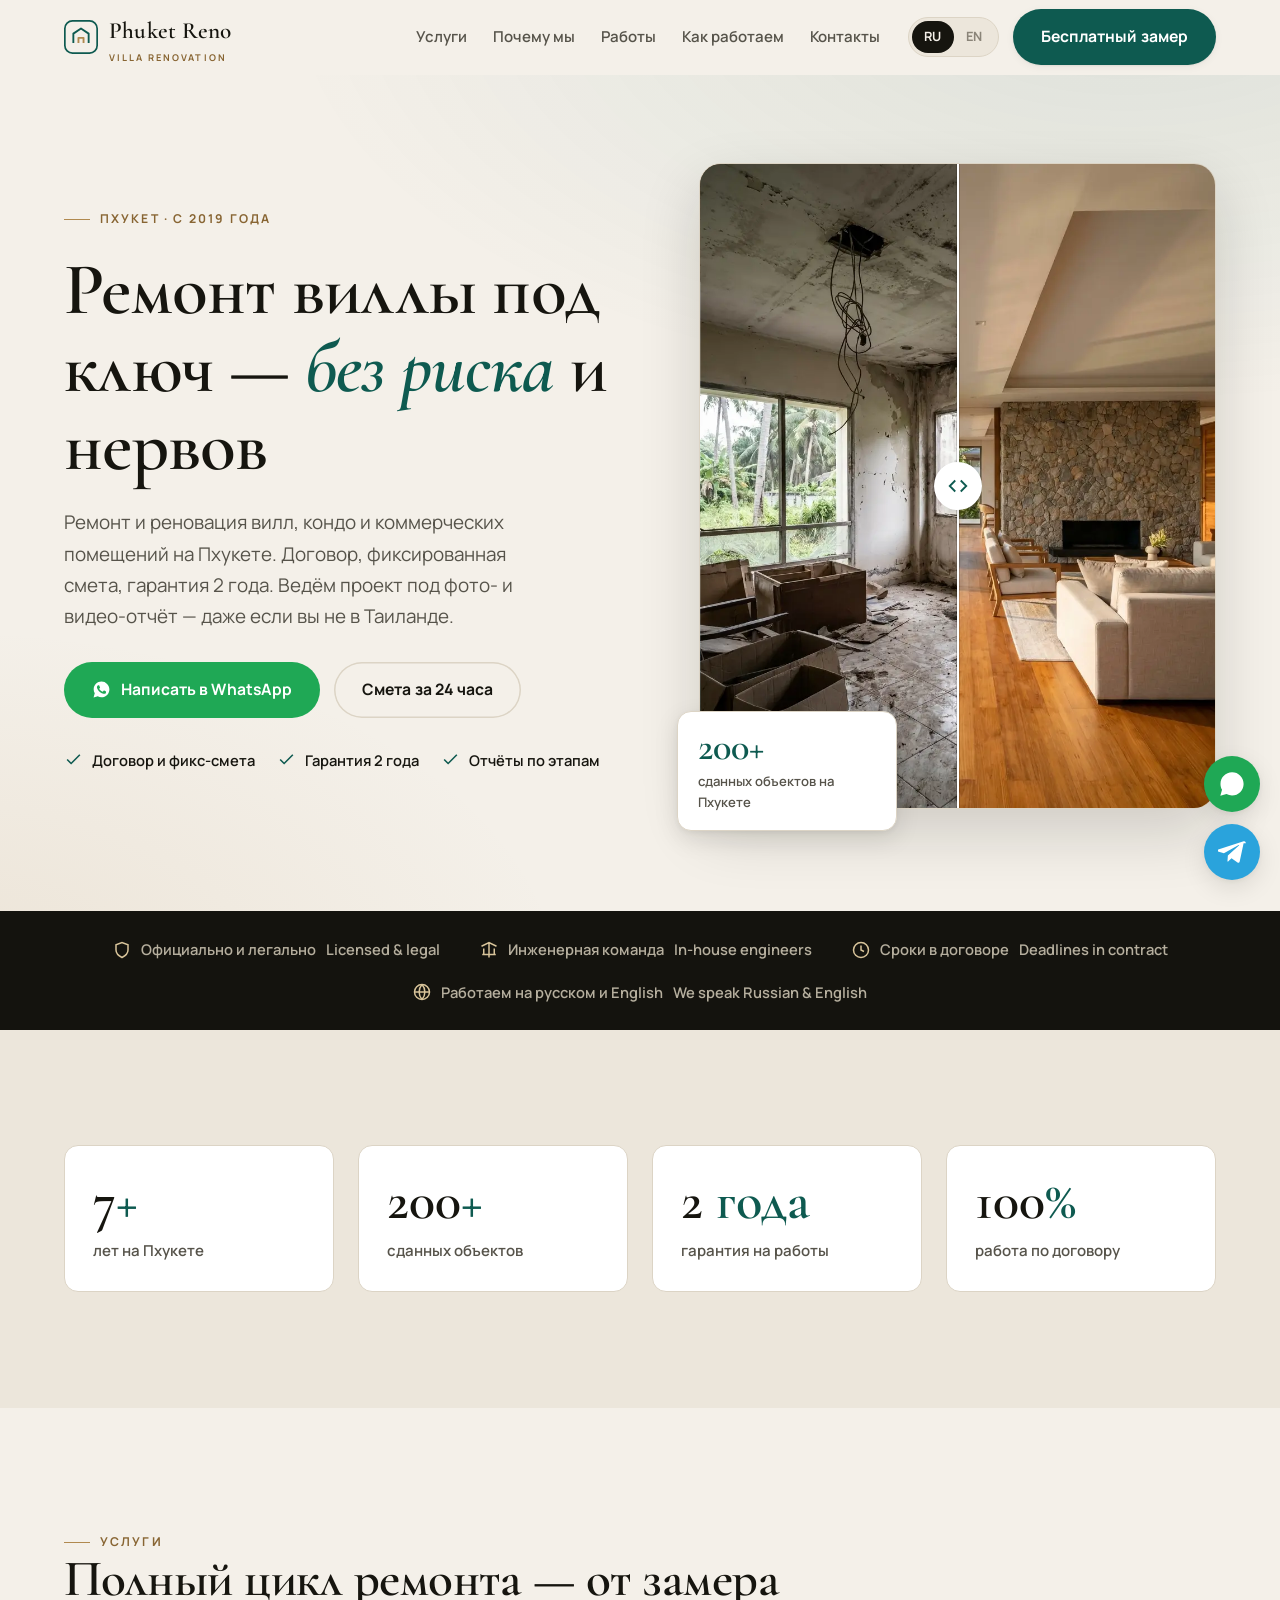
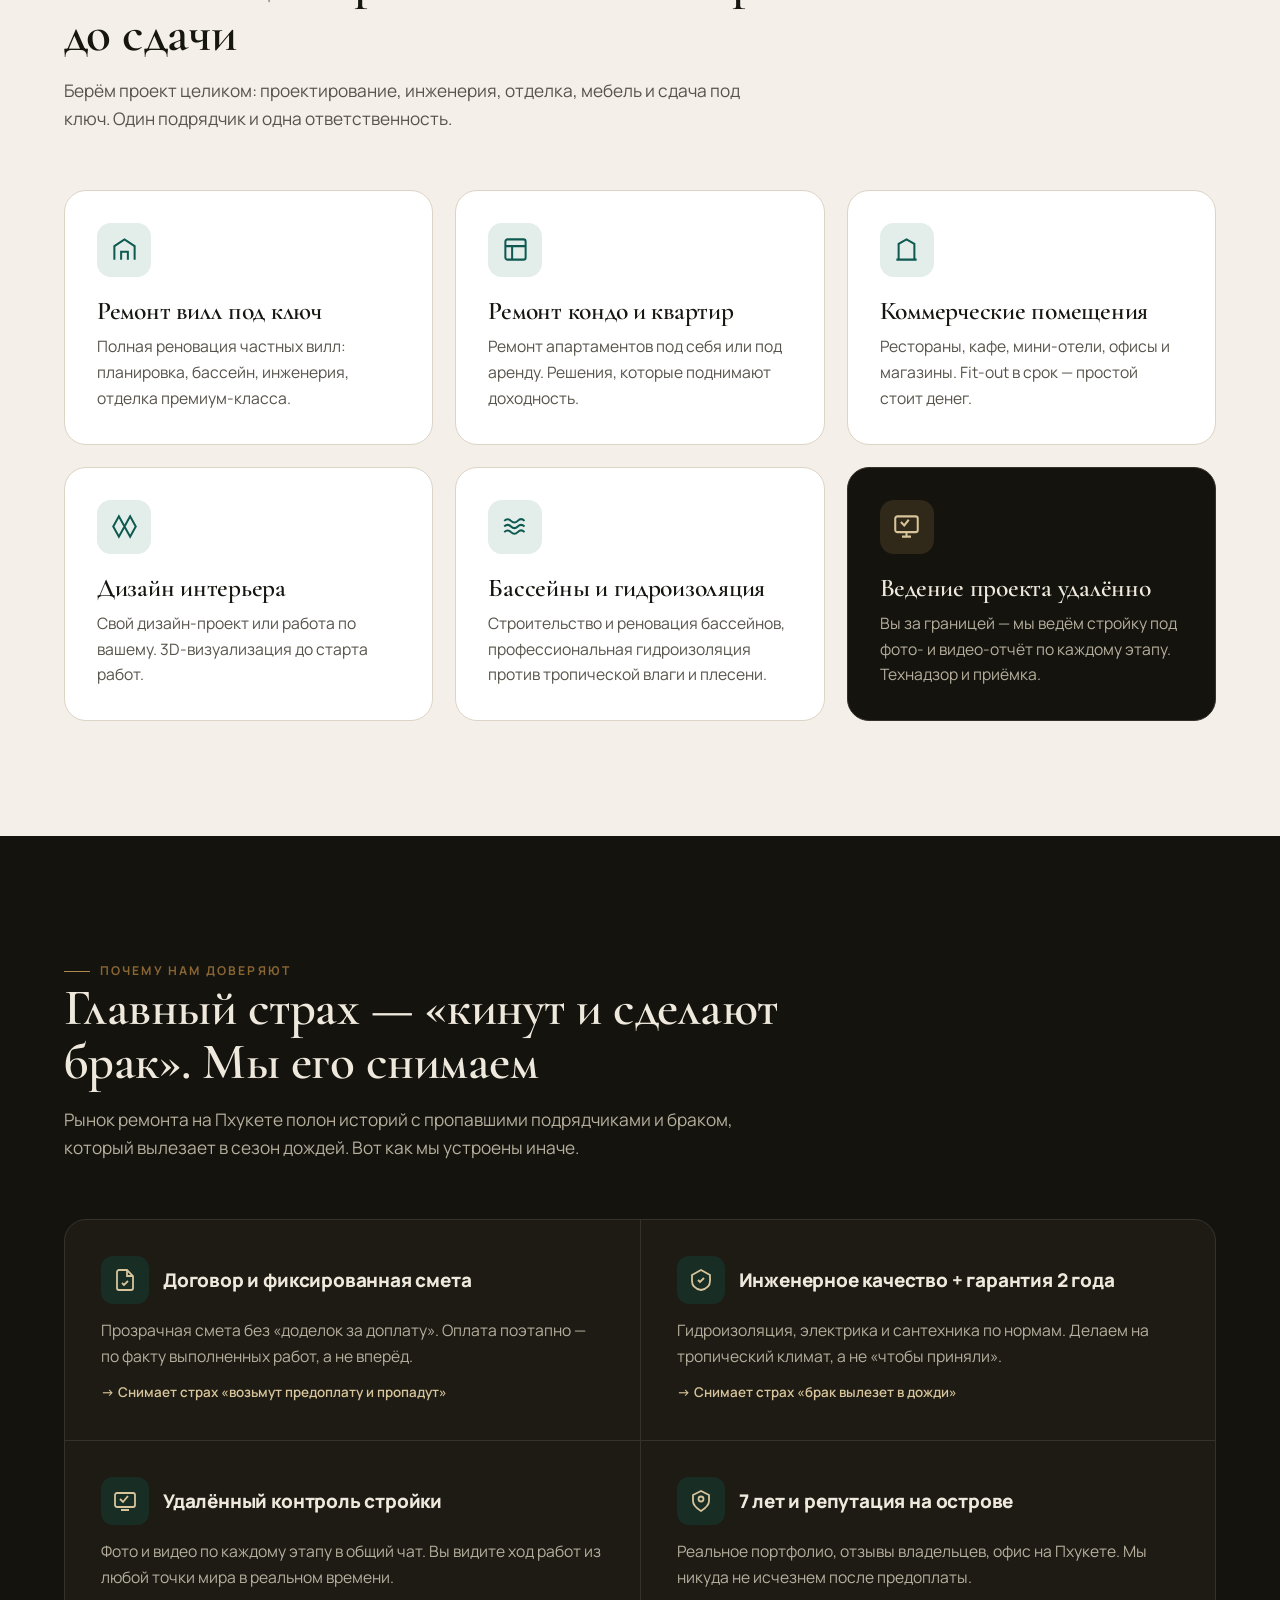
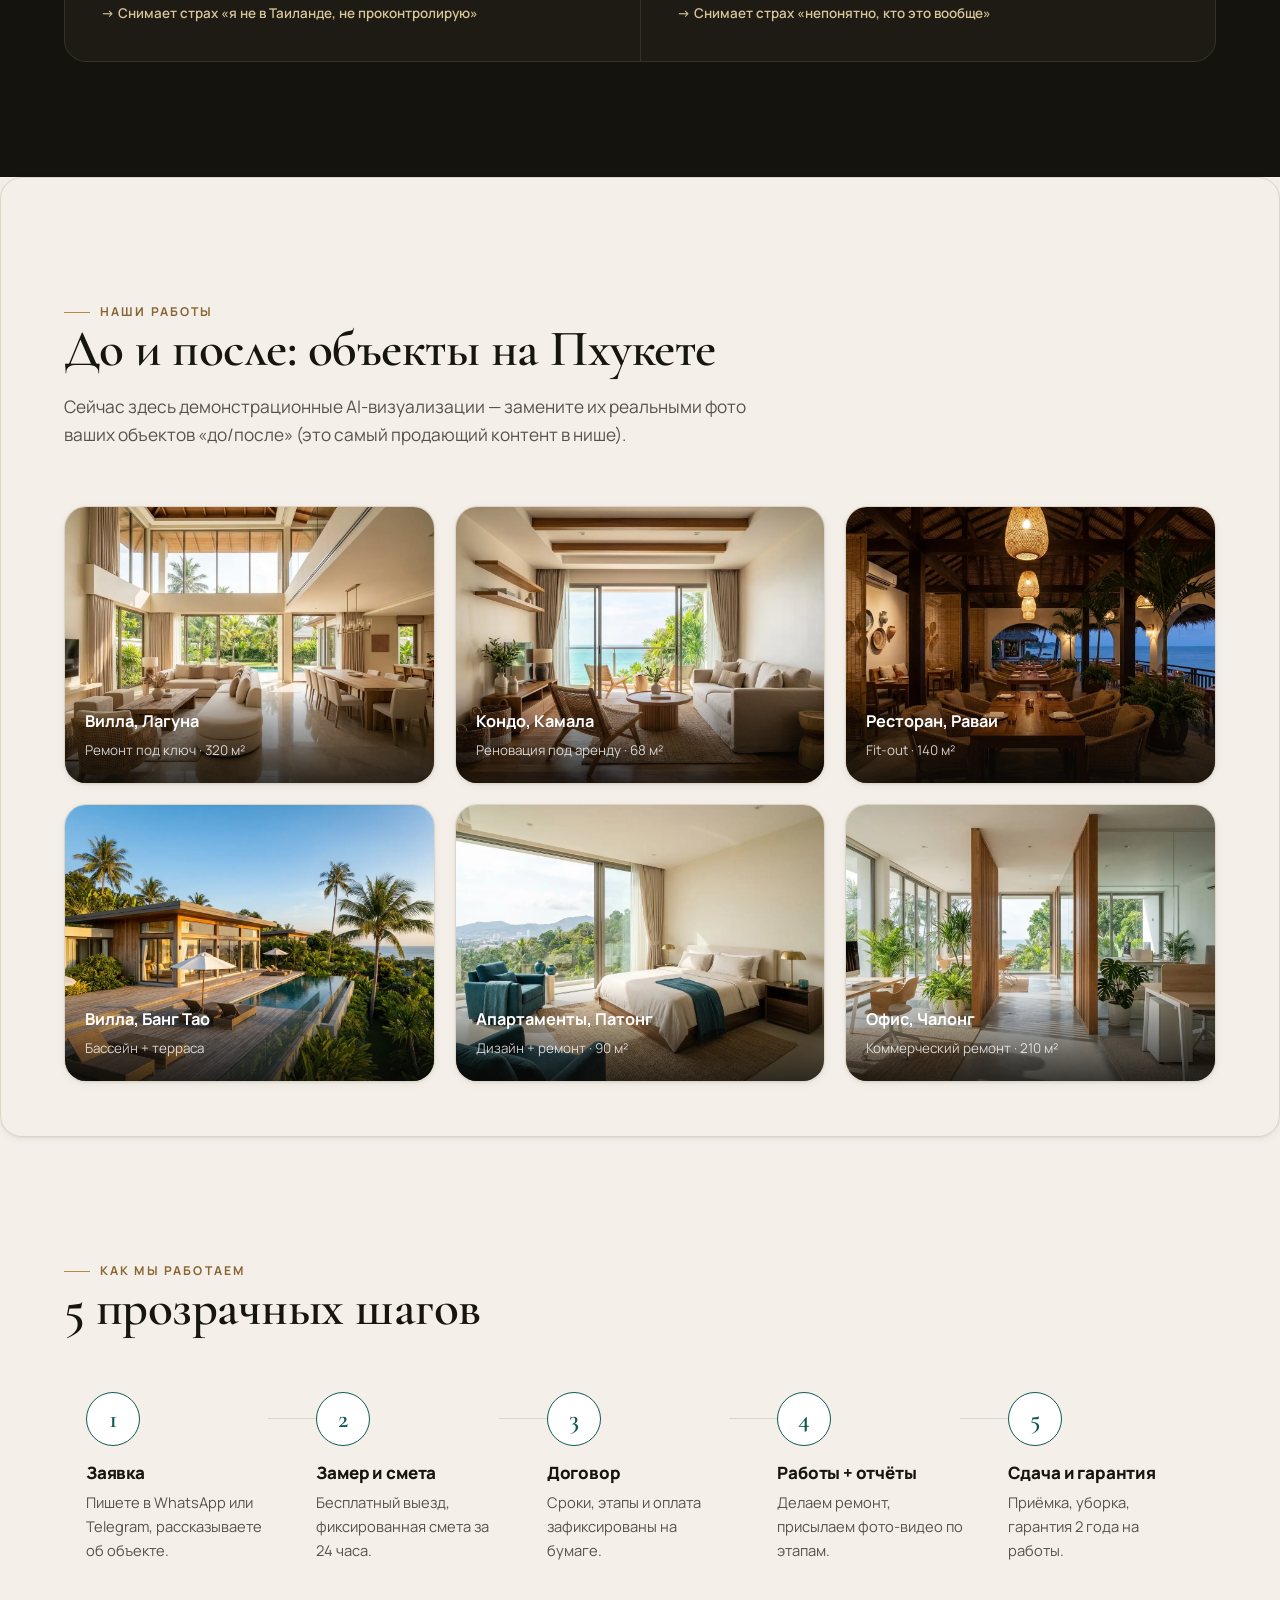
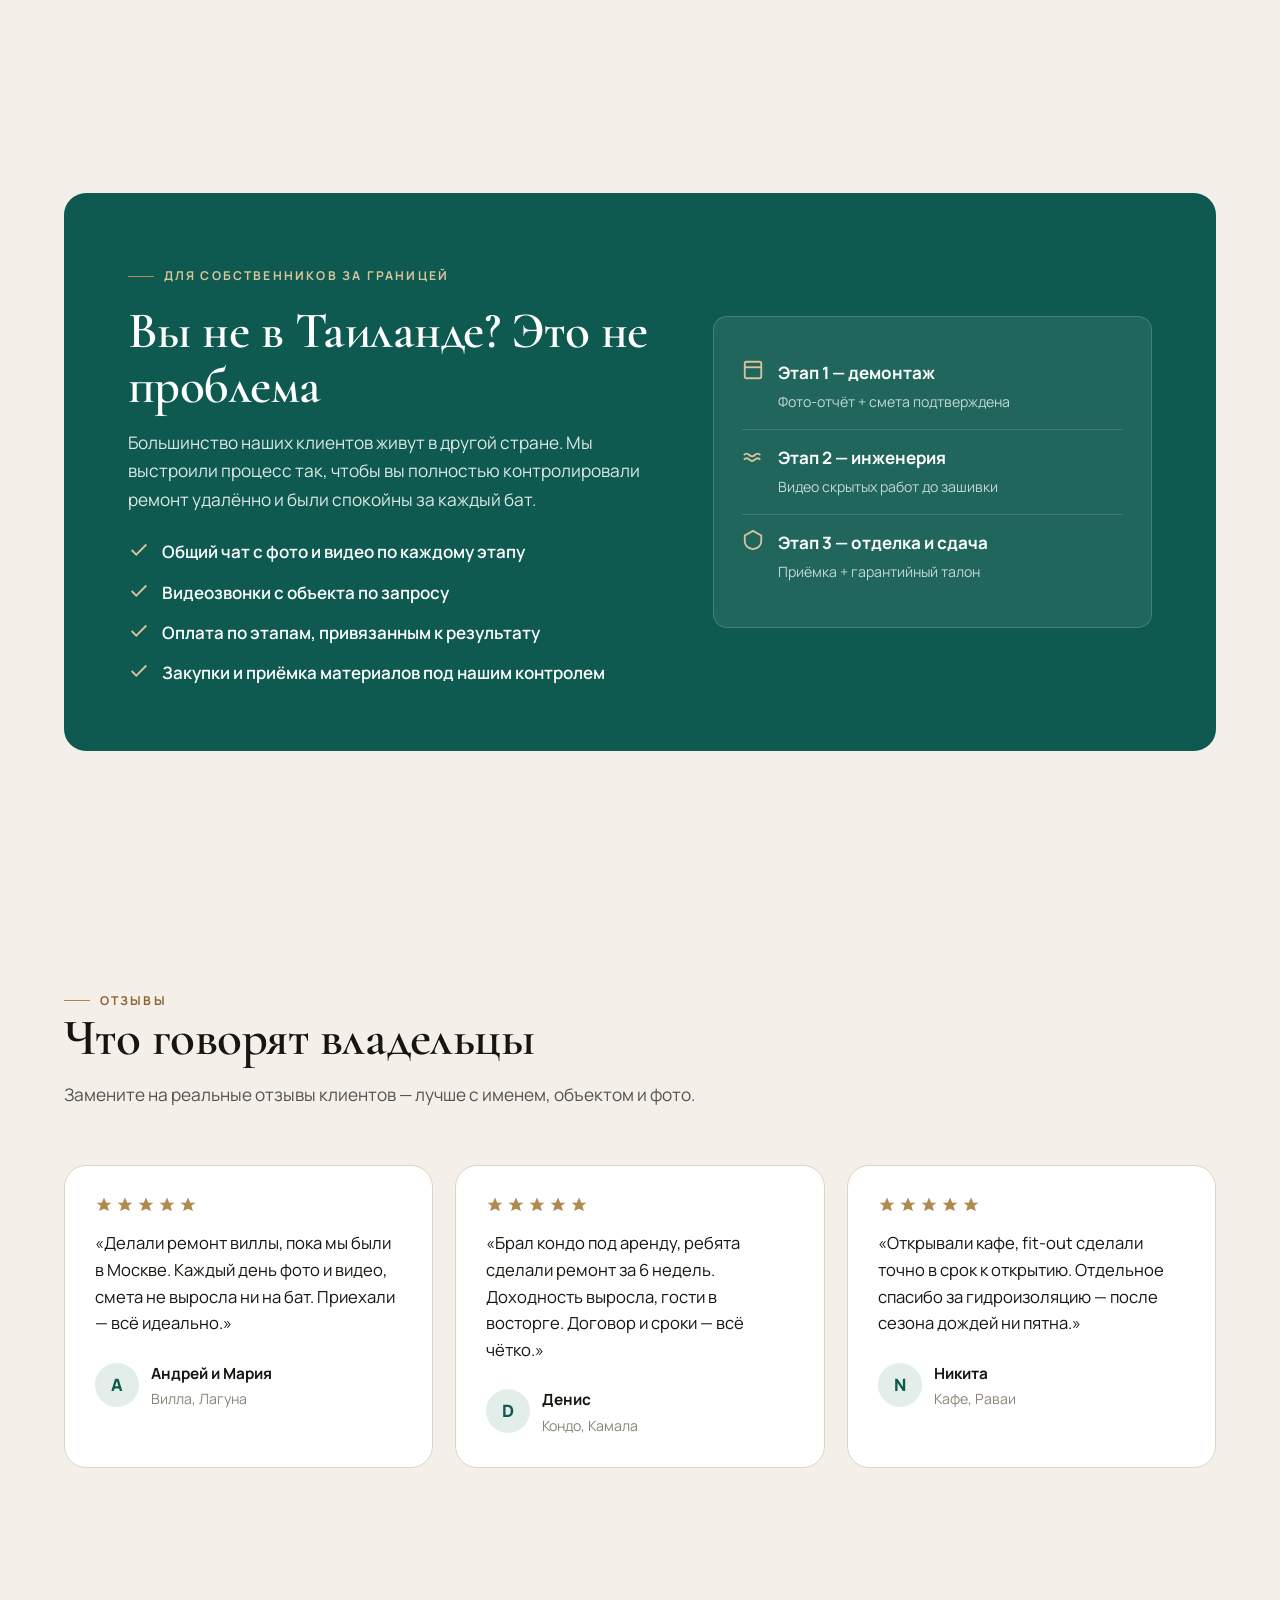
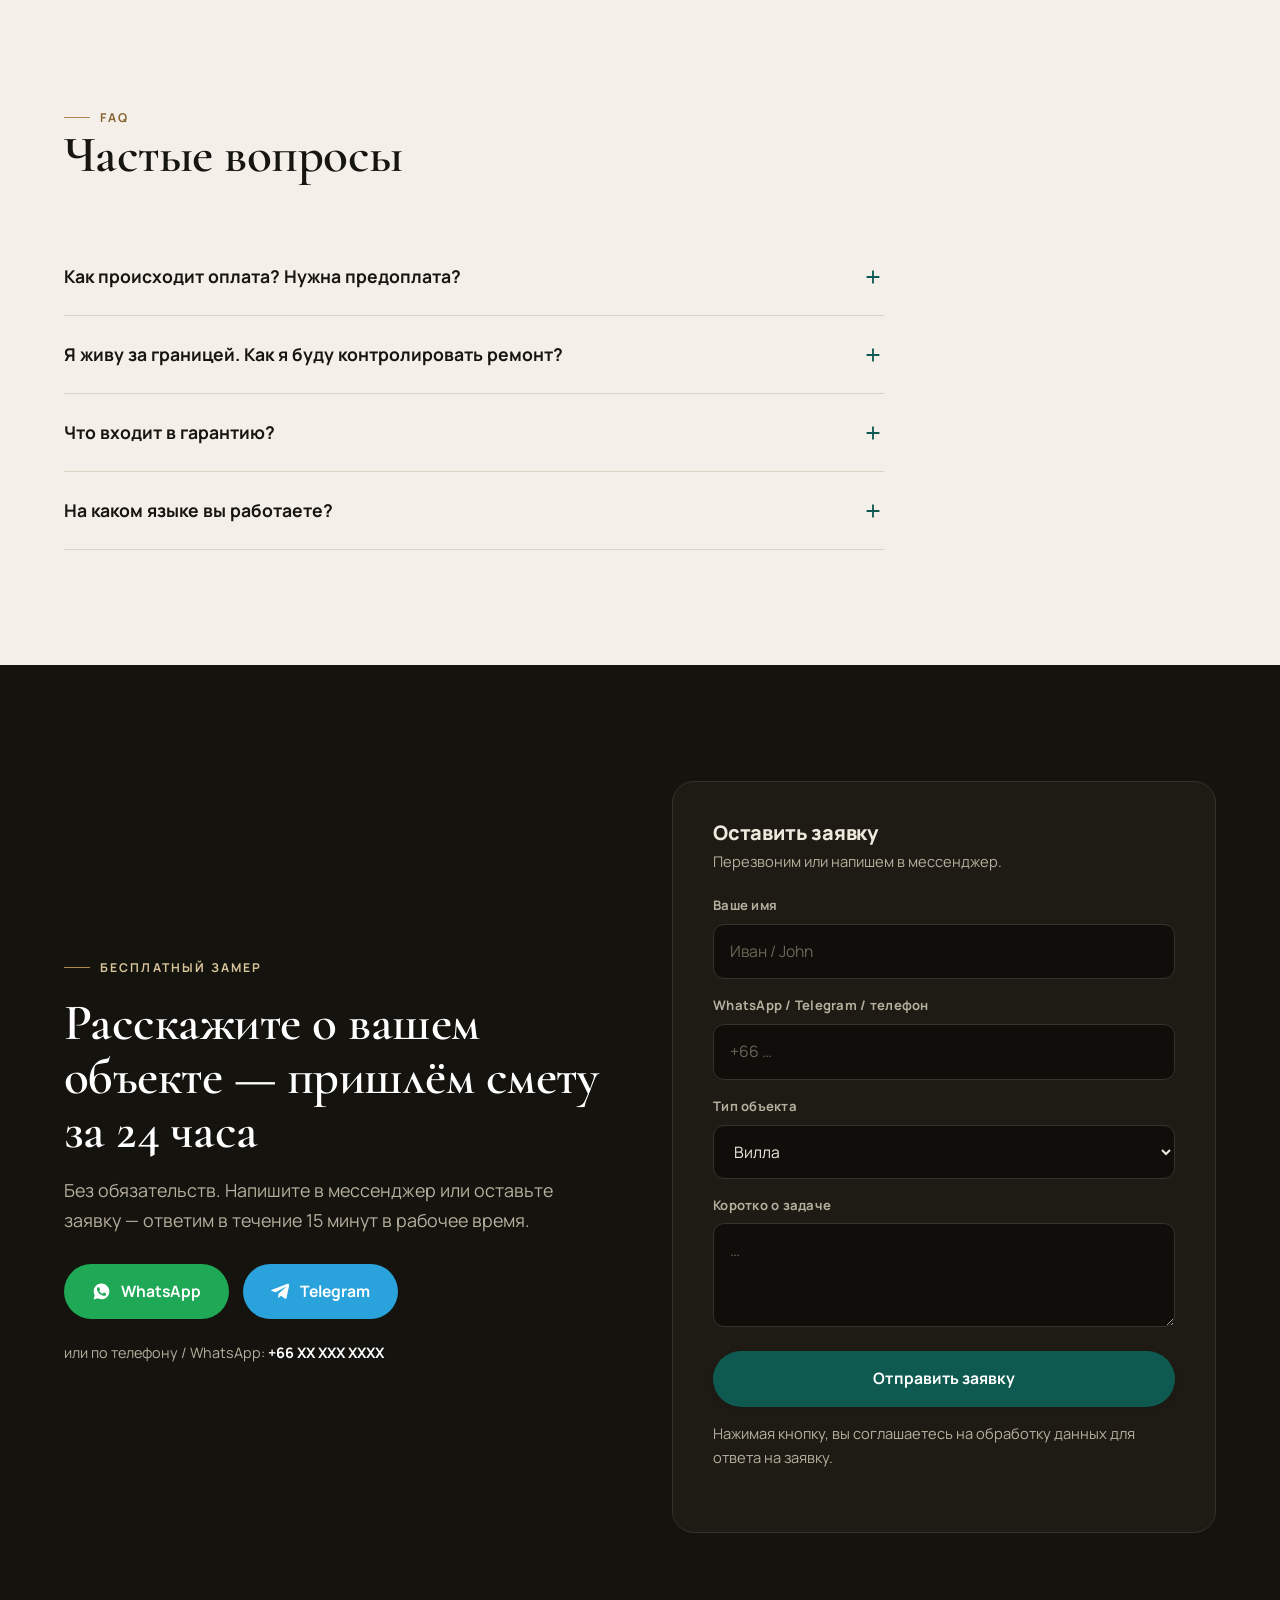
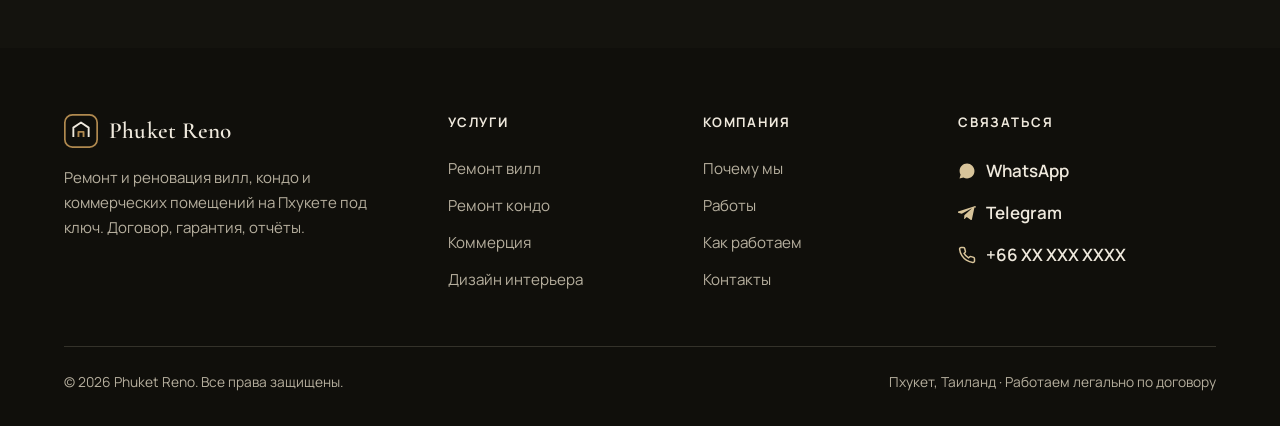
==== commit a5e5f99e: "Add generated photoreal imagery: hero before/after + 6 portfolio shots Co-Authored-By: Claude Opus 4" ====
--- a/index.html
+++ b/index.html
@@ -11,6 +11,7 @@
 <link rel="preconnect" href="https://fonts.googleapis.com">
 <link rel="preconnect" href="https://fonts.gstatic.com" crossorigin>
 <link rel="stylesheet" href="styles.css">
+<link rel="icon" href="data:image/svg+xml,<svg xmlns='http://www.w3.org/2000/svg' viewBox='0 0 40 40'><rect x='1' y='1' width='38' height='38' rx='9' fill='%230E5A50'/><path d='M11 27V16l9-6 9 6v11' stroke='%23F4F0E9' stroke-width='2.4' fill='none' stroke-linejoin='round'/><path d='M17 27v-6h6v6' stroke='%23B0894F' stroke-width='2.4' fill='none' stroke-linejoin='round'/></svg>">
 <!--
   ============================================================
   TODO перед публикацией — заменить плейсхолдеры на реальное:
@@ -23,8 +24,24 @@
   5. Цифры в .stats (лет, объектов, кв.м) — выставить фактические.
   6. Подключить аналитику: Meta Pixel + Google Tag (перед </head>).
   7. Форму подключить к боту/CRM/Formspree (сейчас демо-обработчик).
+  8. Подставить реальные данные в JSON-LD ниже (telephone, sameAs, address) — те же плейсхолдеры.
   ============================================================
 -->
+<script type="application/ld+json">
+{
+  "@context": "https://schema.org",
+  "@type": "HomeAndConstructionBusiness",
+  "name": "Phuket Reno",
+  "description": "Ремонт и реновация вилл, кондо и коммерческих помещений на Пхукете под ключ. Договор, фиксированная смета, гарантия 2 года.",
+  "url": "https://a1exxx.github.io/phuket-renovation/",
+  "telephone": "+66XXXXXXXXX",
+  "priceRange": "$$$",
+  "areaServed": { "@type": "Place", "name": "Phuket, Thailand" },
+  "address": { "@type": "PostalAddress", "addressLocality": "Phuket", "addressCountry": "TH" },
+  "knowsLanguage": ["ru", "en"],
+  "sameAs": ["https://t.me/your_account", "https://wa.me/66XXXXXXXXX"]
+}
+</script>
 </head>
 <body>
 
@@ -233,7 +250,7 @@
     <div class="section-head">
       <span class="eyebrow"><span data-ru>Наши работы</span><span data-en>Our work</span></span>
       <h2><span data-ru>До и после: объекты на Пхукете</span><span data-en>Before & after: projects on Phuket</span></h2>
-      <p><span data-ru>Замените эти плейсхолдеры реальными фото ваших объектов — это самый продающий контент в нише.</span><span data-en>Replace these placeholders with real photos of your projects — the highest-converting content in this niche.</span></p>
+      <p><span data-ru>Сейчас здесь демонстрационные AI-визуализации — замените их реальными фото ваших объектов «до/после» (это самый продающий контент в нише).</span><span data-en>These are AI demo visuals for now — replace them with real before/after photos of your projects (the highest-converting content in this niche).</span></p>
     </div>
     <div class="work-grid">
       <figure class="work work-1"><div class="ph"><span data-ru>Фото проекта</span><span data-en>Project photo</span></div><figcaption class="work-meta"><b><span data-ru>Вилла, Лагуна</span><span data-en>Villa, Laguna</span></b><small><span data-ru>Ремонт под ключ · 320 м²</span><span data-en>Turnkey renovation · 320 m²</span></small></figcaption></figure>
--- a/styles.css
+++ b/styles.css
@@ -161,8 +161,8 @@
   box-shadow: var(--shadow-lg); user-select: none; border: 1px solid var(--line);
 }
 .ba-img { position:absolute; inset:0; width:100%; height:100%; display:flex; align-items:flex-end; padding:22px; font-weight:700; color:#fff; letter-spacing:.04em; text-transform:uppercase; font-size:.78rem; }
-.ba-after { background: linear-gradient(150deg,#1b4f48,#0e3a34 60%, #2d6f64); }
-.ba-before { clip-path: inset(0 50% 0 0); background: linear-gradient(150deg,#5b5448,#3b352b 60%,#736857); }
+.ba-after { background: #0e3a34 url('img/hero-after.webp') center/cover; }
+.ba-before { clip-path: inset(0 50% 0 0); background: #3b352b url('img/hero-before.webp') center/cover; }
 .ba-tag { background: rgba(0,0,0,.42); padding: 6px 12px; border-radius: 999px; backdrop-filter: blur(4px); }
 .ba-handle { position:absolute; top:0; bottom:0; left:50%; width:2px; background:#fff; transform: translateX(-1px); box-shadow: 0 0 0 1px rgba(0,0,0,.15); }
 .ba-knob { position:absolute; top:50%; left:50%; transform: translate(-50%,-50%); width:48px; height:48px; border-radius:50%; background:#fff; box-shadow: var(--shadow-md); display:flex; align-items:center; justify-content:center; cursor: ew-resize; }
@@ -227,13 +227,13 @@
   border:1px solid var(--line); box-shadow: var(--shadow-sm);
 }
 .work .ph { position:absolute; inset:0; display:flex; align-items:center; justify-content:center; }
-.work .ph span { font-family:'Cormorant Garamond',serif; font-size:1.4rem; color: rgba(255,255,255,.8); font-style:italic; }
-.work-1 .ph { background: linear-gradient(140deg,#15493f,#0c352e); }
-.work-2 .ph { background: linear-gradient(140deg,#5a5346,#39332a); }
-.work-3 .ph { background: linear-gradient(140deg,#2a6057,#173f38); }
-.work-4 .ph { background: linear-gradient(140deg,#6e6450,#433c2f); }
-.work-5 .ph { background: linear-gradient(140deg,#1d544b,#0f3a33); }
-.work-6 .ph { background: linear-gradient(140deg,#4c5a53,#2c352f); }
+.work .ph span { display:none; }
+.work-1 .ph { background: #0c352e url('img/work-1.webp') center/cover; }
+.work-2 .ph { background: #39332a url('img/work-2.webp') center/cover; }
+.work-3 .ph { background: #173f38 url('img/work-3.webp') center/cover; }
+.work-4 .ph { background: #433c2f url('img/work-4.webp') center/cover; }
+.work-5 .ph { background: #0f3a33 url('img/work-5.webp') center/cover; }
+.work-6 .ph { background: #2c352f url('img/work-6.webp') center/cover; }
 .work-meta { position:absolute; left:0; right:0; bottom:0; padding: 20px; background: linear-gradient(transparent, rgba(10,10,8,.78)); color:#fff; }
 .work-meta b { font-weight:700; font-size:1.02rem; display:block; }
 .work-meta small { color: rgba(255,255,255,.78); font-size:.84rem; }
